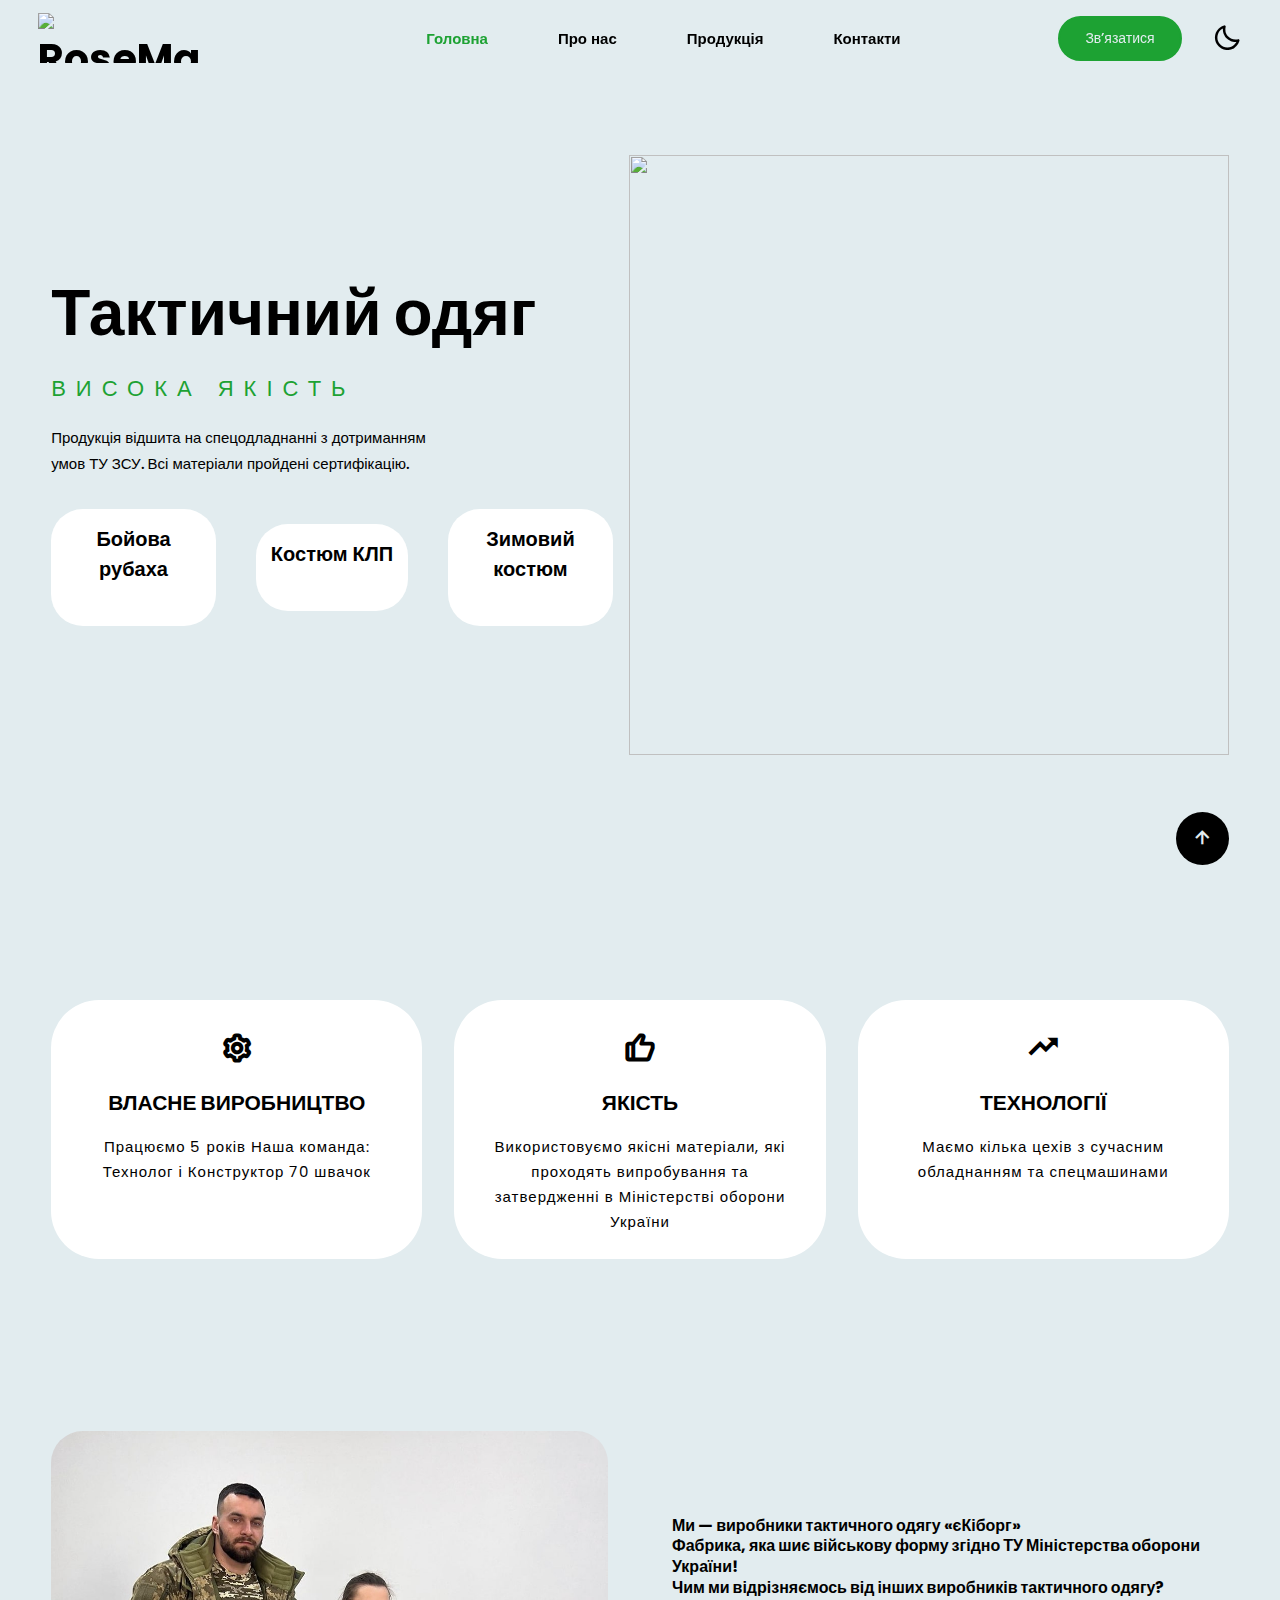
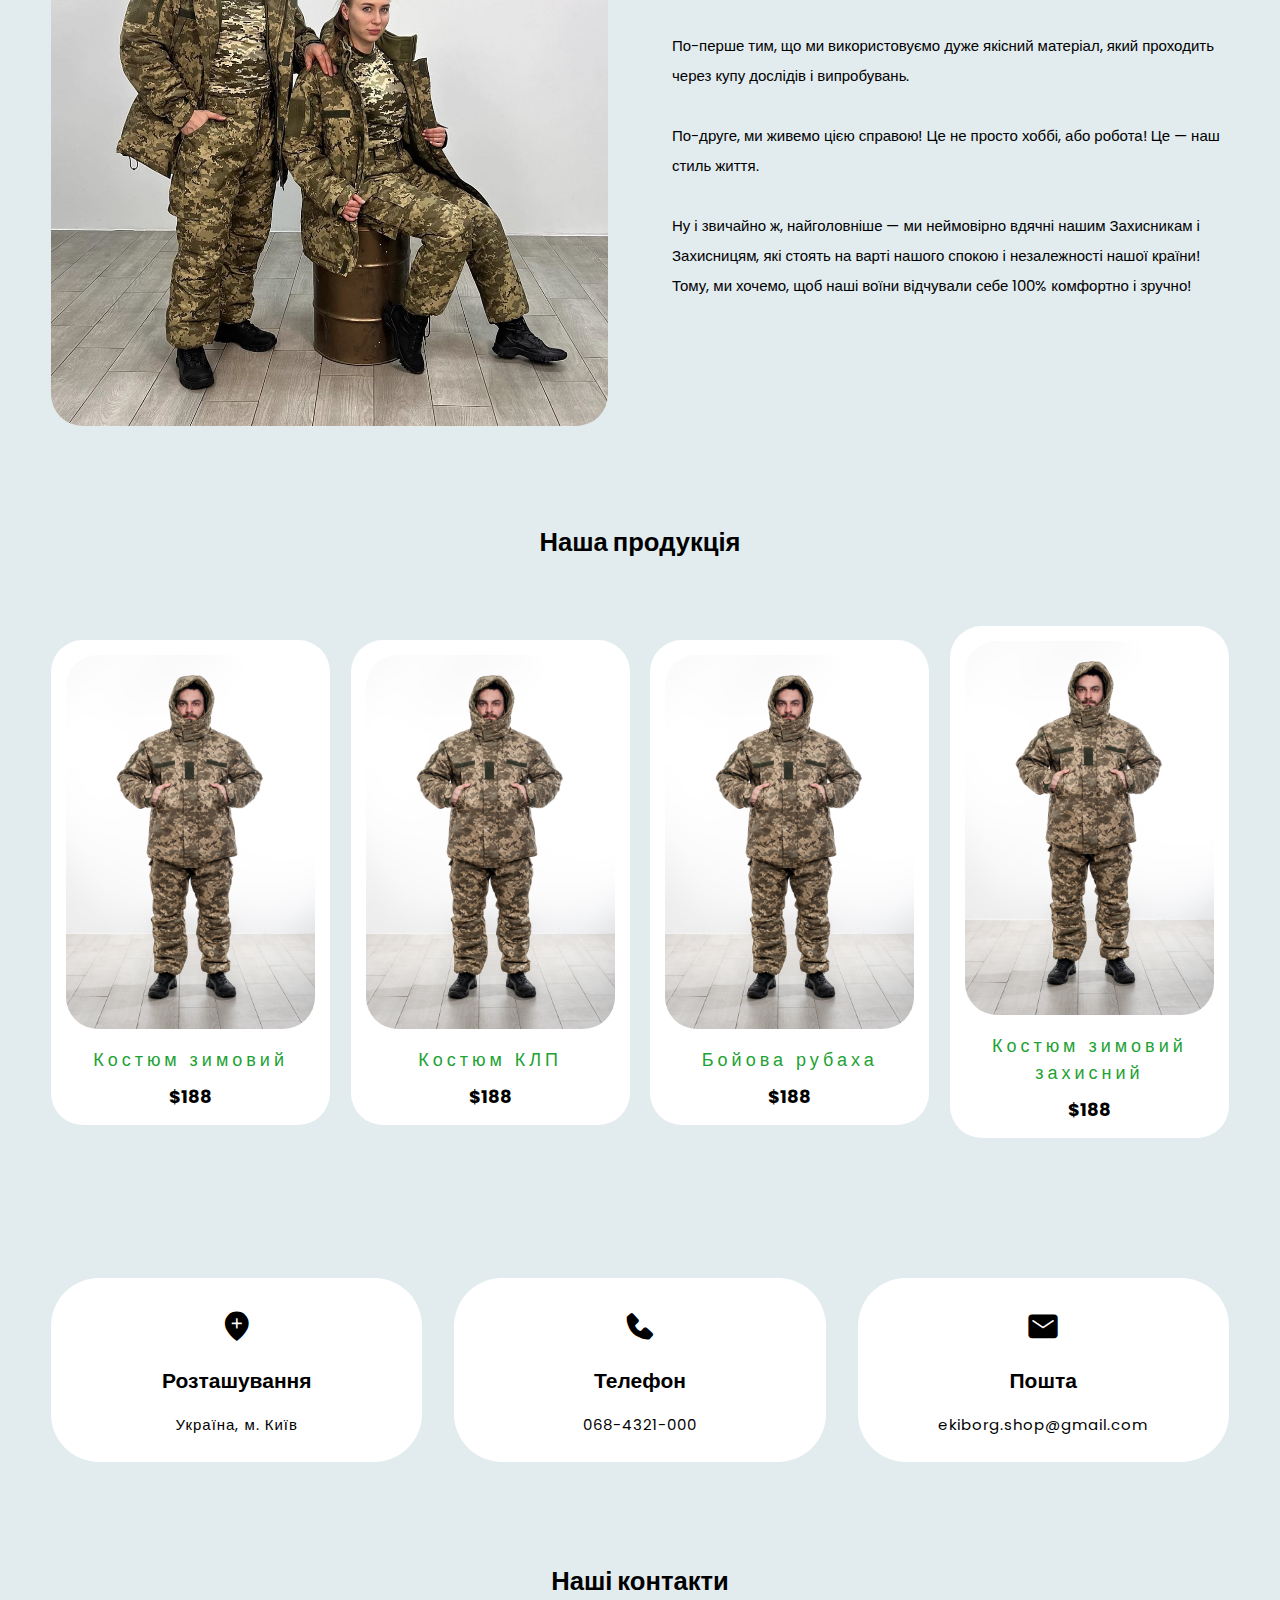
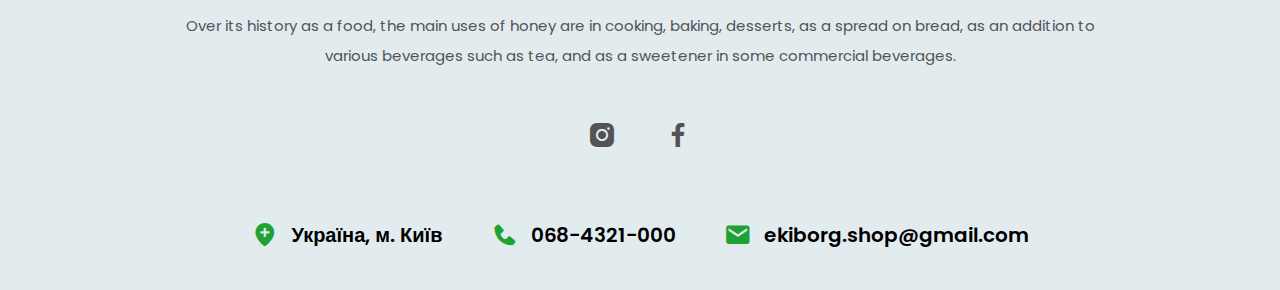
==== index.html @ 3861d065 "in home 2" ====
<!doctype html>
<html lang="en">
<head>
	<meta charset="UTF-8">
	<meta name="viewport"
	      content="width=device-width, user-scalable=no, initial-scale=1.0, maximum-scale=1.0, minimum-scale=1.0">
	<meta http-equiv="X-UA-Compatible" content="ie=edge">
	<title>Responsive Landing</title>
  <link rel="stylesheet" href="css/style.css">

	<!---box icons--->
	<link rel="stylesheet"
		  href="https://unpkg.com/boxicons@latest/css/boxicons.min.css">

	<!---google fonts--->
	<link rel="preconnect" href="https://fonts.googleapis.com">
	<link rel="preconnect" href="https://fonts.gstatic.com" crossorigin>
	<link href="https://fonts.googleapis.com/css2?family=Poppins:wght@300;400;500;600;700;800;900&display=swap" rel="stylesheet">
</head>
<body>
<!--header-->
	<header>
		<a href="#home" class="logo">
			<img src="./img/logo-ekiborg-black.svg" width="160" height="50" alt="RoseMarine - Home">
		<ul class="navlist">
			<li><a href="#" class="active">Головна</a></li>
			<li><a href="#about">Про нас</a></li>
			<li><a href="#shop">Продукція</a></li>
			<li><a href="#contact">Контакти</a></li>
		</ul>
		<div class="h-main">
			<a href="#contact" class="h-btn">Звʼязатися</a>
			<div class="bx bx-menu" id="menu-icon"></div>
			<div class="bx bx-moon" id="darkmode"></div>
		</div>
	</header>

	<!--hero section-->
	<section class="hero">
		<div class="hero-text">
			<h1>Тактичний одяг</h1>
			<h4>Висока якість</h4>
			<p>Продукція відшита на спецодладнанні з дотриманням<br> умов ТУ ЗСУ. Всі матеріали пройдені сертифікацію.</p>
			<div class="hero-in">
				<div class="box">
					<h3>Бойова рубаха</h3>
					<img src="img/main1.png" alt="">
				</div>
				<div class="box">
					<h3>Костюм КЛП</h3>
					<img src="img/main2.png" alt="">
				</div>
				<div class="box">
					<h3>Зимовий костюм</h3>
					<img src="img/main1.png" alt="">
				</div>
			</div>
		</div>
		<div class="hero-img">
			<img src="img/hero.png" alt="">
		</div>
	</section>


	<script src="https://unpkg.com/scrollreveal"></script>
	<!--js file link-->

	<!--container--->
	<section class="container">
		<div class="container-box">
			<i class='bx bx-cog'></i>
			<h3>ВЛАСНЕ ВИРОБНИЦТВО</h3>
			<a>Працюємо 5 років
				Наша команда:
				Технолог і Конструктор
				70 швачок</a>
		</div>

		<div class="container-box">
			<i class='bx bx-like'></i>
			<h3>ЯКІСТЬ</h3>
			<a>Використовуємо якісні матеріали, які проходять випробування та затвердженні в Міністерстві оборони України</a>
		</div>

		<div class="container-box">
			<i class='bx bx-trending-up'></i>
			<h3>ТЕХНОЛОГІЇ</h3>
			<a>Маємо кілька цехів з сучасним обладнанням та спецмашинами</a>
		</div>

	</section>

	<!--about us--->
	<section class="about" id="about">
		<div class="about-img">
			<img src="img/about.jpg">
		</div>

		<div class="about-text">
			<h2>Ми — виробники тактичного одягу «єКіборг»<br> Фабрика, яка шиє військову форму згідно ТУ Міністерства оборони України! <br> Чим ми відрізняємось від інших виробників тактичного одягу?</h2>
			<p>По-перше тим, що ми використовуємо дуже якісний матеріал, який проходить через купу дослідів і випробувань.<br> <br>По-друге, ми живемо цією справою! Це не просто хоббі, або робота! Це — наш стиль життя. <br> <br> Ну і звичайно ж, найголовніше — ми неймовірно вдячні нашим Захисникам і Захисницям, які стоять на варті нашого спокою і незалежності нашої країни! Тому, ми хочемо, щоб наші воїни відчували себе 100% комфортно і зручно!</p>
		</div>
	</section>

	<!----new--->
	<section class="new" id="new">
		<div class="center-text">
			<h2>Наша продукція</h2>
		</div>

		<div class="new-content">
			<div class="box">
				<img src="img/DSC_4157-min.jpg">
				<h5>Костюм зимовий</h5>
				<h6>$188</h6>
			</div>

			<div class="box">
				<img src="img/DSC_4157-min.jpg">
				<h5>Костюм КЛП</h5>
				<h6>$188</h6>
				<!--<div class="sale">
					<h4>Sale</h4>
				</div>-->
			</div>

			<div class="box">
				<img src="img/DSC_4157-min.jpg">
				<h5>Бойова рубаха</h5>
				<h6>$188</h6>
			</div>

			<div class="box">
				<img src="img/DSC_4157-min.jpg">
				<h5>Костюм зимовий захисний</h5>
				<h6>$188</h6>
			</div>

		</div>
	</section>

	<!--container--->
	<section class="container work">
		<div class="container-box">
			<i class='bx bxs-location-plus'></i>
			<h3>Розташування</h3>
			<a>Україна, м. Київ</a>
		</div>

		<div class="container-box">
			<i class='bx bxs-phone' ></i>
			<h3>Телефон</h3>
			<a href="tel:+380684321000">068-4321-000</a>
		</div>

		<div class="container-box">
			<i class='bx bxs-envelope' ></i>
			<h3>Пошта</h3>
			<a href="mailto:ekiborg.shop@gmail.com">ekiborg.shop@gmail.com</a>
		</div>

	</section>

	<!---contact--->
	<section class="contact" id="contact">
		<div class="contact-content">

			<div class="contact-text">
				<h2>Наші контакти</h2>
				<p>Over its history as a food, the main uses of honey are in cooking, baking, desserts, as a spread on bread, as an addition to various beverages such as tea, and as a sweetener in some commercial beverages.</p>
				<div class="social">
					<a href="#" class="clr"><i class='bx bxl-instagram-alt' ></i></a>
					<a href="#"><i class='bx bxl-facebook' ></i></a>
				</div>
			</div>

			<div class="details">
				<div class="main-d">
					<a><i class='bx bxs-location-plus' ></i>Україна, м. Київ</a>
				</div>

				<div class="main-d">
					<a href="tel:+380684321000"><i class='bx bxs-phone' ></i>068-4321-000</a>
				</div>

				<div class="main-d">
					<a href="mailto:ekiborg.shop@gmail.com"><i class='bx bxs-envelope' ></i>ekiborg.shop@gmail.com</a>
				</div>

				<!---scroll top--->
				<a href="#" class="scroll">
					<i class='bx bx-up-arrow-alt' ></i>
				</a>

			</div>
		</div>
	</section>

	<!---scroll top--->
	<!--<a href="#" class="scroll">
		<i class='bx bx-up-arrow-alt' ></i>
	</a>-->

	<script src="js/app.js"></script>
</body>
</html>
---- css/style.css ----
* {
	padding: 0;
	margin: 0;
	box-sizing: border-box;
	font-family: 'Poppins', sans-serif;
	text-decoration: none;
	list-style: none;
}

:root {
	--text-clor: #000000;
	--bg-color: #e2ecef;
	--main-color: #1da233;
	--second-color: #fff;
	--other-color: #535353;
	--big-font: 5.5rem;
	--h2-font: 1.6rem;
	--p-font: 1.1rem;
}

body {
	background: var(--bg-color);
	color: var(--text-clor);

}

header {
	position: fixed;
	top: 0;
	right: 0;
	z-index: 1000;
	width: 100%;
	display: flex;
	align-items: center;
	justify-content: space-between;
	padding: 27px 9%;
	transition: all ease .55s;
}

.logo {
	display: flex;
	align-items: center;
	color: var(--text-clor);
	font-size: 40px;
	font-weight: bold;
}

.logo i {
	vertical-align: middle;
	color: var(--main-color);
	font-size: 35px;
	margin-right: 5px;
}

.navlist {
	display: flex;
}

.navlist a {
	font-size: var(--p-font);
	color: var(--text-clor);
	font-weight: 600;
	margin: 0 35px;
	transition: all ease .55s;
}

.navlist a:hover {
	color: var(--main-color);
}

.navlist a.active {
	color: var(--main-color);
}

.h-main {
	display: flex;
	align-items: center;
}

.h-btn {
	display: inline-block;
	padding: 10px 25px;
	color: var(--bg-color);
	background: var(--main-color);
	font-size: 14px;
	font-weight: 500;
	border-radius: 25px;
	border: 2px solid var(--main-color);
	margin-right: 20px;
	transition: all ease .55s;
}

.h-btn:hover {
	background: transparent;
	border: 2px solid var(--text-clor);
	color: var(--text-clor);
}

#menu-icon {
	font-size: 40px;
	color: var(--text-clor);
	z-index: 10001;
	cursor: pointer;
	margin: 15px;
	display: none;
}

#darkmode {
	font-size: 30px;
	cursor: pointer;
	color: var(--text-clor);
	margin-left: 10px;
}

section{
	padding: 70px 14% 60px;
}

.hero {
	position: relative;
	width: 100%;
	height: 100vh;
	display: grid;
	grid-template-columns: repeat(2, 1fr);
	align-items: center;
	gap: 1rem;
	/*margin-block-start: 32px;*/
}

.hero-img {
	height: 800px;
	width: 800px;
}

.hero-img img {
	width: 100%;
	height: 100%;
	object-fit: contain;
}

.hero-in {
	display: grid;
	grid-template-columns: repeat(auto-fit, minmax(100px, auto));
	align-items: center;
	text-align: center;
	gap: 40px;
}

.hero-text h1 {
	font-size: var(--big-font);
	line-height: 0.9;
	font-weight: 800;
	margin-bottom: 30px;
}

.hero-text h4 {
	margin: 5px 0 20px;
	color: var(--main-color);
	text-transform: uppercase;
	letter-spacing: 10px;
	font-size: 22px;
	font-weight: 400;
}

.hero-text p {
	color: var(--text-clor);
	font-size: var(--p-font);
	font-weight: 500;
	line-height: 26px;
	max-width: 550px;
	margin-bottom: 2rem;
}

#hero .scroll {
	display: none;
}

.btn{
	display: inline-block;
	padding: 15px 35px;
	background: var(--other-color);
	color: var(--main-color);
	font-size: var(--p-font);
	font-weight: 500;
	letter-spacing: 1px;
	border-radius: 3rem;
	transition: all .50s ease;
}
.btn i{
	vertical-align: middle;
	margin-left: 9px;
	font-size: 22px;
}
.btn:hover{
	background: var(--main-color);
	color: var(--bg-color);
	box-shadow: var(--main-color) 0px 1px 25px;
}

.box {
	background: var(--second-color);
	padding: 25px 40px;
	border-radius: 2rem;
	box-shadow: rgba(33, 35, 38, 0.1) opx 10px 10px -10px;
	transition: all ease .55s;
	cursor: pointer;
}

.box img {
	max-width: 100%;
	height: auto;
	height: auto;
	border-radius: 2rem;
	margin-bottom: 10px;
}

.box h3 {
	font-size: 17px;
	font-weight: 600;
	margin-bottom: 7px;
}

.box h5 {
	color: var(--main-color);
	font-size: 15px;
	font-weight: 400;
	letter-spacing: 4px;
	margin-bottom: 10px;
}
.box h6 {
	font-size: 18px;
}

.box:hover {
	transform: translateY(-5px) scale(1.1);
}

.down-arrow {
	position: absolute;
	bottom: 3.5rem;
	right: 9%;
}

.down-arrow i {
	padding: 14px;
	color: var(--bg-color);
	background: var(--text-clor);
	font-size: 25px;
	border-radius: 3rem;
	cursor: pointer;
	transition: all ease .55s;
}

.down-arrow i:hover {
	color: var(--text-clor);
	background: var(--main-color);
	transform: translateY(5px);
}

body.color {
	--text-clor: #fff;
	--bg-color: #08162a;
	--second-color: #2b3544;
}

/*Body*/

.container{
	padding: 30px 14% 70px;
	display: grid;
	grid-template-columns: repeat(auto-fit, minmax(300px, auto));
	gap: 2rem;
	text-align: center;
	margin-block-start: 70px;

}
.container-box{
	padding: 25px 25px 25px 25px;
	background: var(--second-color);
	border-radius: 3rem;
}
.container-box img{
	width: 100%;
	max-width: 50px;
	height: auto;
}
.container-box h3{
	font-size: 21px;
	font-weight: bold;
	margin: 16px 0;
}
.container-box i{
	font-size: 34px;
	font-weight: bold;
	margin: 6px 0;
}
.container-box a{
	color: var(--text-clor);
	font-size: var(--p-font);
	letter-spacing: 1px;
	transition: all .50s ease;
}
.container-box a:hover{
	color: var(--main-color);
}

.work {
	margin-block-start: 70px;
}

.about{
	display: grid;
	grid-template-columns: repeat(2, 1fr);
	align-items: center;
	gap: 4rem;
	margin-block-start: 72px
}
.about-img img{
	width: 100%;
	height: auto;
	border-radius: 2rem;
}
.about-text h2{
	font-size: var(--bg-color);
	line-height: 1.3;
	margin-bottom: 2rem;
}
.about-text p{
	color: var(--text-clor);
	font-size: var(--p-font);
	line-height: 30px;
	margin-bottom: 3rem;
}

.middle-text{
	text-align: center;
}
.middle-text h4{
	font-size: 20px;
	font-weight: 700;
	margin-bottom: 10px;
	color: var(--main-color);
}
.middle-text h2{
	font-size: var(--h2-font);
}
.shop-content{
	display: grid;
	grid-template-columns: repeat(auto-fit, minmax(300px, auto));
	gap: 2rem;
	align-items: center;
	margin-top: 4rem;
}
.row{
	position: relative;
	padding: 10px 35px 40px;
	background: var(--second-color);
	border-radius: 3rem;
}
.row img{
	width: 100%;
	height: auto;
	transition: transform .50s ease;
	cursor: pointer;
}
.row h3{
	font-size: 18px;
	margin-bottom: 5px;
	font-weight: 700;
	text-align: center;
	margin-bottom: 10px;
}
.row p{
	color: var(--other-color);
	font-size: var(--p-font);
	line-height: 30px;
	margin-bottom: 1.1rem;
}
.in-text{
	display: flex;
	align-items: center;
	justify-content: center;
}
.in-text .price h6{
	font-size: 17px;
	color: var(--main-color);
	font-weight: 600;
}
.in-text .s-btnn a{
	display: inline-block;
	padding: 9px 23px;
	background: var(--bg-color);
	color: var(--main-color);
	font-size: 14px;
	font-weight: 500;
	letter-spacing: 1px;
	border-radius: 3rem;
	transition: all .50s ease;
}
.in-text .s-btnn a:hover{
	background: var(--main-color);
	color: var(--bg-color);
	box-shadow: var(--main-color) 0px 1px 25px;
}
.top-icon{
	position: absolute;
	top: 30px;
	left: 35px;
}
.top-icon i{
	font-size: 22px;
	color: var(--main-color);
}
.row-btn{
	text-align: center;
	margin-top: 6rem;
}
.row img:hover{
	transform: scale(1.1);
}

.review-content{
	display: grid;
	grid-template-columns: repeat(auto-fit, minmax(300px, auto));
	gap: 2rem;
	align-items: center;
	margin-top: 4rem;
}
.box{
	padding: 15px;
	background: var(--second-color);
	border-radius: 2rem;
}
.box p{
	color: var(--second-color);
	font-size: var(--p-font);
	line-height: 30px;
	margin-bottom: 1.5rem;
}
.in-box{
	display: flex;
	align-items: center;
	gap: 30px;
}
.bx-img img{
	width: 100%;
	height: auto;
	border-radius: 3rem;
}
.bxx-text h4{
	margin: 5px 0;
	font-size: 18px;
}
.bxx-text h5{
	color: var(--second-color);
	font-size: 14px;
	font-weight: 500;
	letter-spacing: 1px;
	margin-bottom: 10px;
}
.ratings i{
	color: var(--main-color);
	font-size: 18px;
	margin-right: 5px;
}

.new-content{
	display: grid;
	grid-template-columns: repeat(auto-fit, minmax(200px, auto));
	gap: 1.3rem;
	align-items: center;
	margin-top: 4rem;
	text-align: center;
}

.center-text{
	text-align: center;
	margin-bottom: 4rem;
}
.center-text h2{
	font-size: var(--h2-font);
	margin-bottom: 10px;
}

.contact-content{
	display: flex;
	align-items: center;
	flex-wrap: wrap;
	flex-direction: column;
}
.contact-img{
	display: flex;
	flex-wrap: wrap;
	text-align: center;
	gap: 4rem;
	margin-bottom: 5rem;
}
.contact-img img{
	width: 100%;
	max-width: 200px;
	height: auto;
	cursor: pointer;
	transition: all .50s ease;
}
.contact-img img:hover{
	transform: scale(0.9);
}
.contact-text{
	text-align: center;
	margin-bottom: 4rem;
}
.contact-text h2{
	font-size: var(--h2-font);
	margin-bottom: 10px;
}
.contact-text p{
	color: var(--other-color);
	font-size: var(--p-font);
	max-width: 950px;
	line-height: 30px;
	margin-bottom: 3rem;
}
.social i{
	display: inline-block;
	font-size: 32px;
	color: var(--other-color);
	margin: 0 20px;
	transition: all .50s ease;
}
.social .clr i {
	color: var(--other-color);
}
.social i:hover{
	color: var(--main-color);
}
.details{
	display: flex;
	flex-wrap: wrap;
	align-items: center;
	gap: 3rem;
}
.main-d a{
	display: flex;
	align-items: center;
	color: var(--text-color);
	font-size: 20px;
	font-weight: 600;
}
.main-d i{
	vertical-align: middle;
	margin-right: 12px;
	font-size: 28px;
	color: var(--main-color);
}

.scroll{
	position: fixed;
	bottom: 2.2rem;
	border-top: 2rem;
	right: 3.2rem;
}

.scroll i{
	padding: 14px;
	color: var(--bg-color);
	background: var(--text-clor);
	font-size: 25px;
	border-radius: 3rem;
	cursor: pointer;
	transition: all ease .55s;
}

.scroll i:hover {
	color: var(--text-clor);
	background: var(--main-color);
	transform: translateY(5px);
}


@media (max-width: 1600px) {
	header {
		padding: 13px 3%;
	}

	section {
		padding: 0 5%;
	}

}

@media (max-width: 1470px) {
	.hero-img {
		height: 700px;
		width: 700px;
	}

	section{
		padding: 50px 4% 40px;
		transition: .2s;
	}
	.container{
		padding: 30px 4% 50px;
}

@media (max-width: 1400px) {
	:root {
		--big-font: 4rem;
		--p-font: 15px;
	}

	.box h3 {
		font-size: 20px;
		margin-bottom: 2px;
	}

	.box h5 {
		font-size: 18px;
	}


	.hero-img {
		width: 600px;
		height: 600px;
	}
}

@media (max-width: 1230px) {
	.hero {
		grid-template-columns: 1fr;
		height: auto;
	}

	.hero-text {
		order: 2;
	}

	section {
		padding: 50px 5%;
	}

	.hero-img {
		margin: auto;
		height: auto;
		width: auto;
	}

	.hero-img img {
		width: 100%;
		height: auto;
		max-width: 650px;
	}

	.down-arrow {
		display: none;
	}
}

@media (max-width: 1070px) {
	header {
		padding: 10px 3%;
		background: var(--second-color);
	}

	#menu-icon {
		display: initial;
	}

	.navlist {
		position: absolute;
		top: -700px;
		left: 0;
		right: 0;
		display: flex;
		flex-direction: column;
		background: #000;
		transition: all ease .55s;
		text-align: center;
	}

	.navlist a {
		display: block;
		font-size: 23px;
		font-weight: 400;
		margin: .8rem 1.8rem;
		color: var(--second-color);
	}

	.navlist.open {
		top: 100%;
	}
}

@media (max-width: 860px){
	.home{
		grid-template-columns: 1fr;
		height: 118vh;
	}
	.home-text{
		padding-top: 60px;
	}
	.home-img{
		text-align: center;
	}
	.about{
		grid-template-columns: 1fr;
	}
	.about-img{
		text-align: center;
	}
}

@media (max-width: 600px) {
	.hero-in {
		grid-template-columns: repeat(auto-fit, minmax(250px, auto));
		gap: 18px;
	}

	.box {
		padding: 10px 20px;
	}

	.h-btn {
		padding: 6px 14px;
		margin-right: 8px;
	}

	:root {
		--big-font: 3rem;
		--p-font: 14px;
	}

	.logo {
		font-size: 32px;
	}

	#menu-icon {
		margin-right: 5px;
	}
}

@media (max-width: 520px){
	.contact-img{
		gap: 1.5rem;
	}
	.contact-img img{
		width: 100%;
		max-width: 170px;
		height: auto;
	}
	.social i{
		margin: 0 10px;
	}
	.contact-text p{
		max-width: 100%;
	}
	.details{
		gap: 1.5rem;
	}
}
@media (max-width: 475px){
	:root{
		--big-font: 2.8rem;
		--h2-font: 2rem;
	}
}
@media (max-width: 440px){
	.home{
		height: 110vh;
		gap: 0.1rem;
	}
}
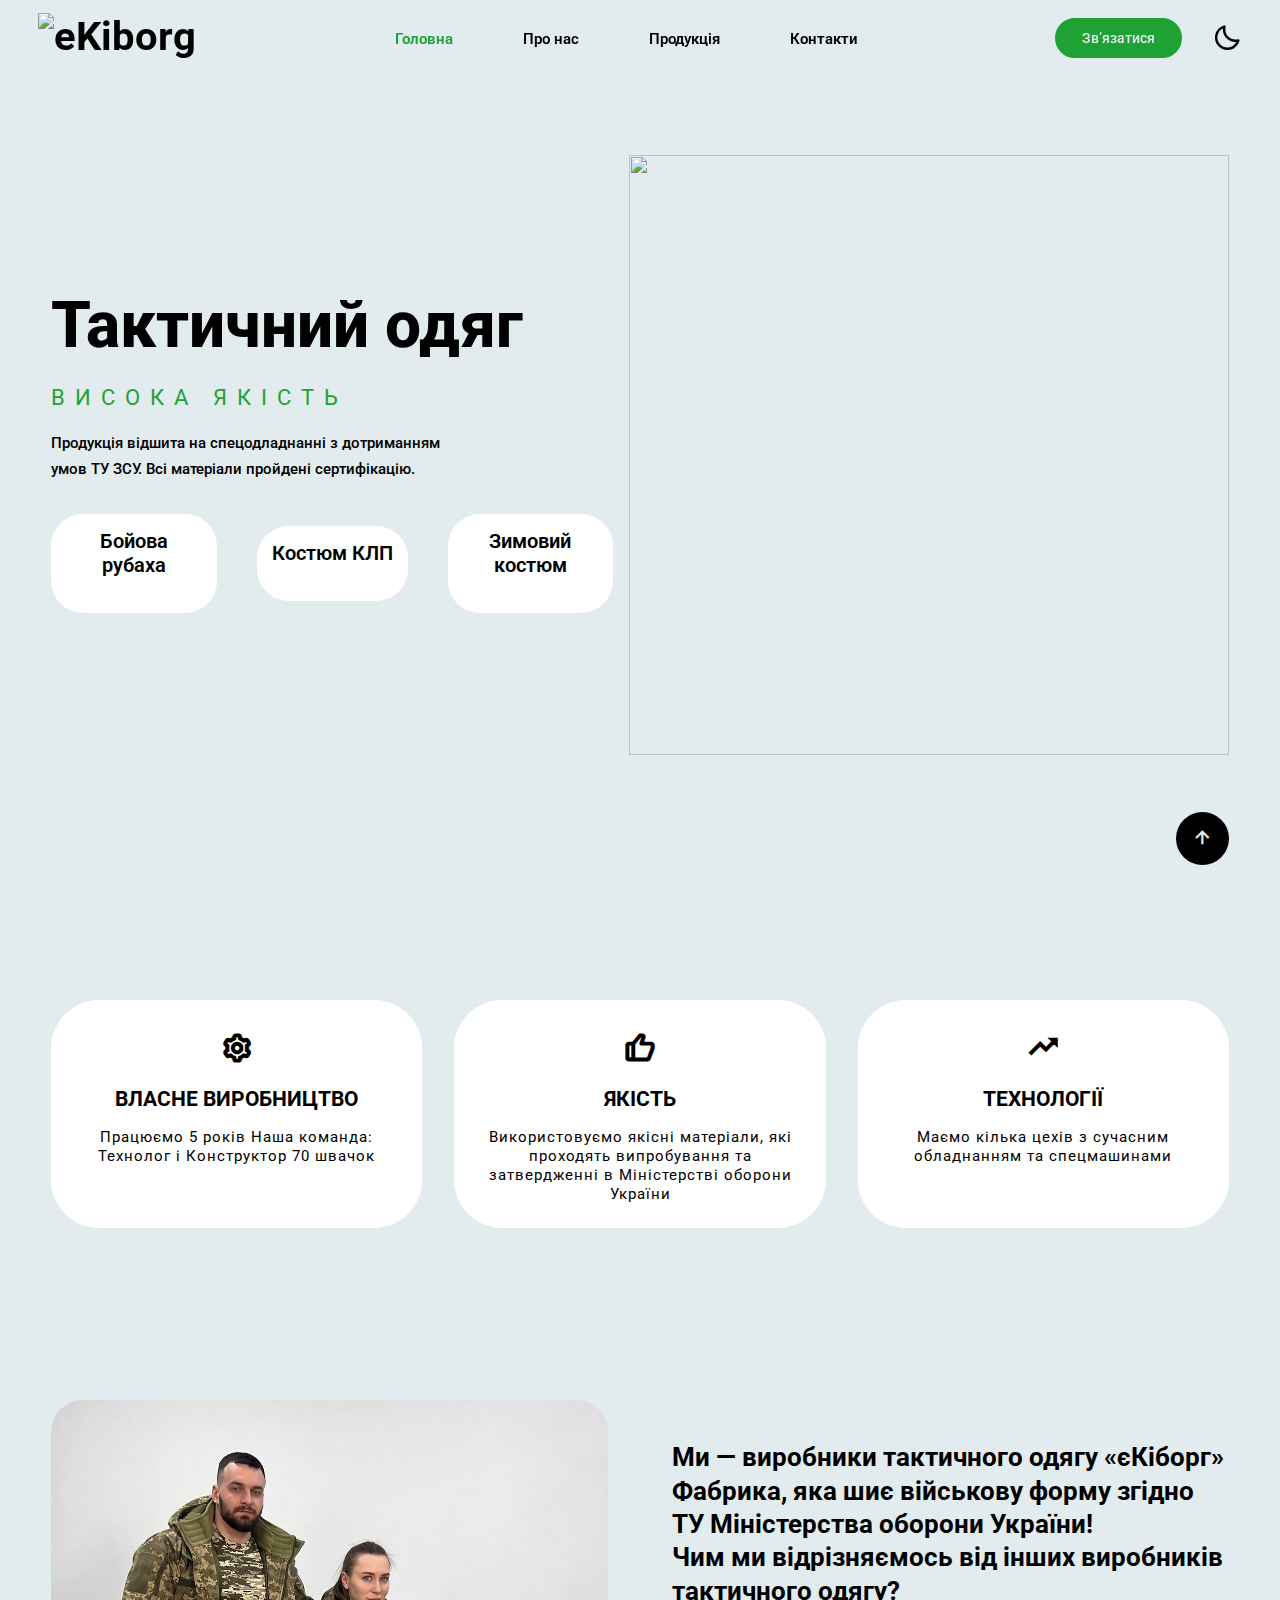
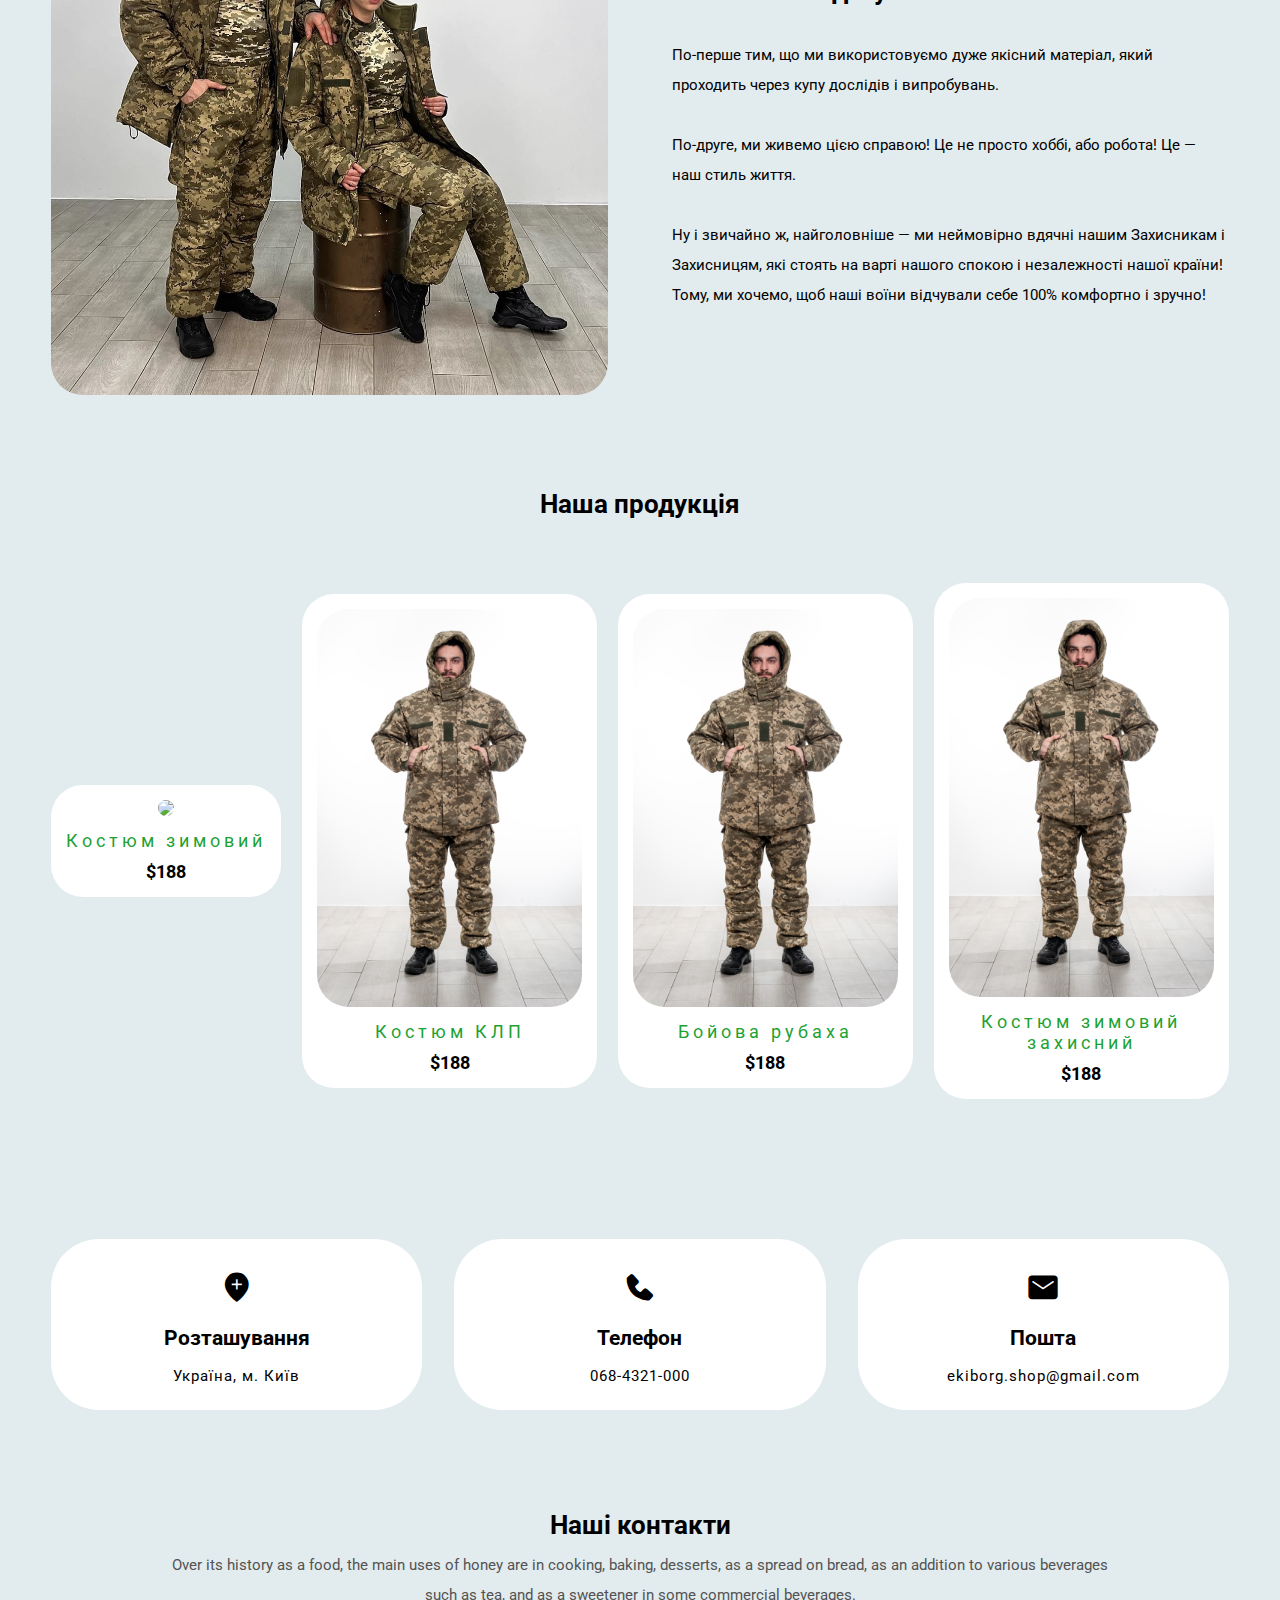
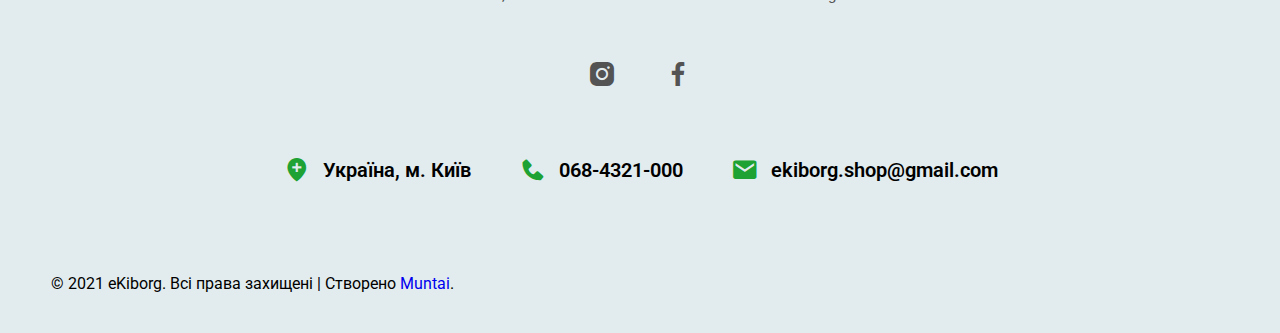
==== commit 4fd0fb9d: "in work1" ====
--- a/index.html
+++ b/index.html
@@ -5,8 +5,12 @@
 	<meta name="viewport"
 	      content="width=device-width, user-scalable=no, initial-scale=1.0, maximum-scale=1.0, minimum-scale=1.0">
 	<meta http-equiv="X-UA-Compatible" content="ie=edge">
-	<title>Responsive Landing</title>
-  <link rel="stylesheet" href="css/style.css">
+
+	<title>eKiborg - Військова форма для захисників України | Тактична форма від українського виробника</title>
+  <meta name="title" content="eKiborg - Військова форма для захисників України | Тактична форма від українського виробника">
+  <meta name="description" content="Купити військову форму. Тактичний одяг високої якості вироблений в Україні. Ми працюємо тільки з якісними матеріалами, які проходять випробування вогнем і водою! Щоб наші воїни були на 100% захищені!">
+
+  <link rel="stylesheet" href="./css/style.css">
 
 	<!---box icons--->
 	<link rel="stylesheet"
@@ -15,13 +19,14 @@
 	<!---google fonts--->
 	<link rel="preconnect" href="https://fonts.googleapis.com">
 	<link rel="preconnect" href="https://fonts.gstatic.com" crossorigin>
-	<link href="https://fonts.googleapis.com/css2?family=Poppins:wght@300;400;500;600;700;800;900&display=swap" rel="stylesheet">
+	<link href="https://fonts.googleapis.com/css2?family=Roboto:wght@100;300;400;500;700;900&display=swap" rel="stylesheet">
 </head>
 <body>
 <!--header-->
 	<header>
-		<a href="#home" class="logo">
-			<img src="./img/logo-ekiborg-black.svg" width="160" height="50" alt="RoseMarine - Home">
+		<a href="index.html" class="logo">
+			<img id="logo" src="./img/logo-ekiborg-black.svg" width="160" height="50" alt="eKiborg black">
+		</a>
 		<ul class="navlist">
 			<li><a href="#" class="active">Головна</a></li>
 			<li><a href="#about">Про нас</a></li>
@@ -110,7 +115,9 @@
 
 		<div class="new-content">
 			<div class="box">
-				<img src="img/DSC_4157-min.jpg">
+				<a href="kostyum-zimovij.html">
+					<img src="img/zimova-forma.jpg">
+				</a>
 				<h5>Костюм зимовий</h5>
 				<h6>$188</h6>
 			</div>
@@ -196,6 +203,13 @@
 		</div>
 	</section>
 
+	<!--End section-->
+	<section class="end">
+		<div class="last-text">
+			<p>&copy; 2021 eKiborg. Всі права захищені | Створено <a href="https://muntai.pp.ua" target="_blank" class="link">Muntai</a>.</p>
+		</div>
+	</section>
+
 	<!---scroll top--->
 	<!--<a href="#" class="scroll">
 		<i class='bx bx-up-arrow-alt' ></i>
--- a/css/style.css
+++ b/css/style.css
@@ -2,13 +2,13 @@
 	padding: 0;
 	margin: 0;
 	box-sizing: border-box;
-	font-family: 'Poppins', sans-serif;
+	font-family: 'Roboto', sans-serif;
 	text-decoration: none;
 	list-style: none;
 }
 
 :root {
-	--text-clor: #000000;
+	--text-color: #000000;
 	--bg-color: #e2ecef;
 	--main-color: #1da233;
 	--second-color: #fff;
@@ -20,7 +20,7 @@
 
 body {
 	background: var(--bg-color);
-	color: var(--text-clor);
+	color: var(--text-color);
 
 }
 
@@ -40,11 +40,12 @@
 .logo {
 	display: flex;
 	align-items: center;
-	color: var(--text-clor);
+	color: var(--text-color);
 	font-size: 40px;
 	font-weight: bold;
 }
 
+
 .logo i {
 	vertical-align: middle;
 	color: var(--main-color);
@@ -58,7 +59,7 @@
 
 .navlist a {
 	font-size: var(--p-font);
-	color: var(--text-clor);
+	color: var(--text-color);
 	font-weight: 600;
 	margin: 0 35px;
 	transition: all ease .55s;
@@ -92,13 +93,13 @@
 
 .h-btn:hover {
 	background: transparent;
-	border: 2px solid var(--text-clor);
-	color: var(--text-clor);
+	border: 2px solid var(--text-color);
+	color: var(--text-color);
 }
 
 #menu-icon {
 	font-size: 40px;
-	color: var(--text-clor);
+	color: var(--text-color);
 	z-index: 10001;
 	cursor: pointer;
 	margin: 15px;
@@ -108,7 +109,7 @@
 #darkmode {
 	font-size: 30px;
 	cursor: pointer;
-	color: var(--text-clor);
+	color: var(--text-color);
 	margin-left: 10px;
 }
 
@@ -163,7 +164,7 @@
 }
 
 .hero-text p {
-	color: var(--text-clor);
+	color: var(--text-color);
 	font-size: var(--p-font);
 	font-weight: 500;
 	line-height: 26px;
@@ -244,7 +245,7 @@
 .down-arrow i {
 	padding: 14px;
 	color: var(--bg-color);
-	background: var(--text-clor);
+	background: var(--text-color);
 	font-size: 25px;
 	border-radius: 3rem;
 	cursor: pointer;
@@ -252,13 +253,13 @@
 }
 
 .down-arrow i:hover {
-	color: var(--text-clor);
+	color: var(--text-color);
 	background: var(--main-color);
 	transform: translateY(5px);
 }
 
 body.color {
-	--text-clor: #fff;
+	--text-color: #fff;
 	--bg-color: #08162a;
 	--second-color: #2b3544;
 }
@@ -295,7 +296,7 @@
 	margin: 6px 0;
 }
 .container-box a{
-	color: var(--text-clor);
+	color: var(--text-color);
 	font-size: var(--p-font);
 	letter-spacing: 1px;
 	transition: all .50s ease;
@@ -324,9 +325,11 @@
 	font-size: var(--bg-color);
 	line-height: 1.3;
 	margin-bottom: 2rem;
+	font-size: var(--h2-font);
+
 }
 .about-text p{
-	color: var(--text-clor);
+	color: var(--text-color);
 	font-size: var(--p-font);
 	line-height: 30px;
 	margin-bottom: 3rem;
@@ -563,7 +566,7 @@
 .scroll i{
 	padding: 14px;
 	color: var(--bg-color);
-	background: var(--text-clor);
+	background: var(--text-color);
 	font-size: 25px;
 	border-radius: 3rem;
 	cursor: pointer;
@@ -571,10 +574,13 @@
 }
 
 .scroll i:hover {
-	color: var(--text-clor);
+	color: var(--text-color);
 	background: var(--main-color);
 	transform: translateY(5px);
 }
+
+
+
 
 
 @media (max-width: 1600px) {
@@ -598,8 +604,9 @@
 		padding: 50px 4% 40px;
 		transition: .2s;
 	}
-	.container{
+	.container {
 		padding: 30px 4% 50px;
+	}
 }
 
 @media (max-width: 1400px) {
@@ -763,6 +770,7 @@
 		--h2-font: 2rem;
 	}
 }
+
 @media (max-width: 440px){
 	.home{
 		height: 110vh;
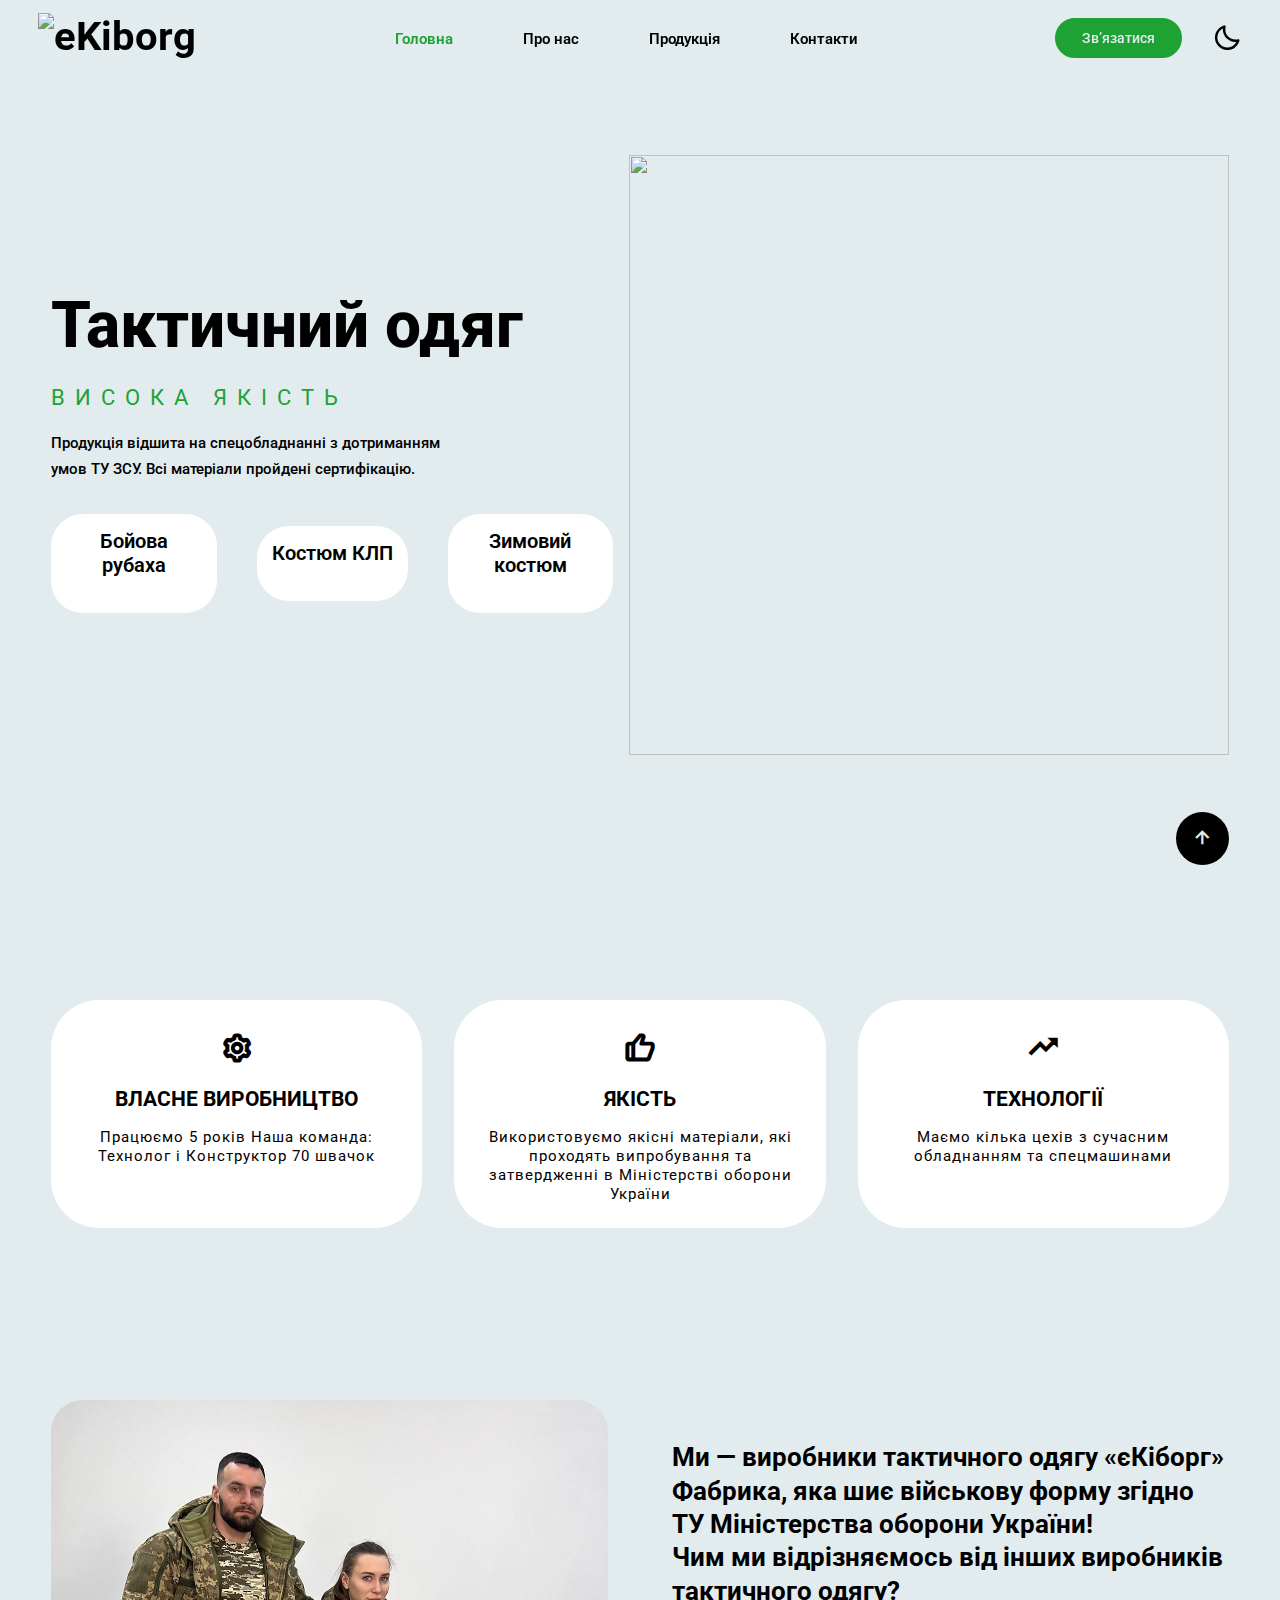
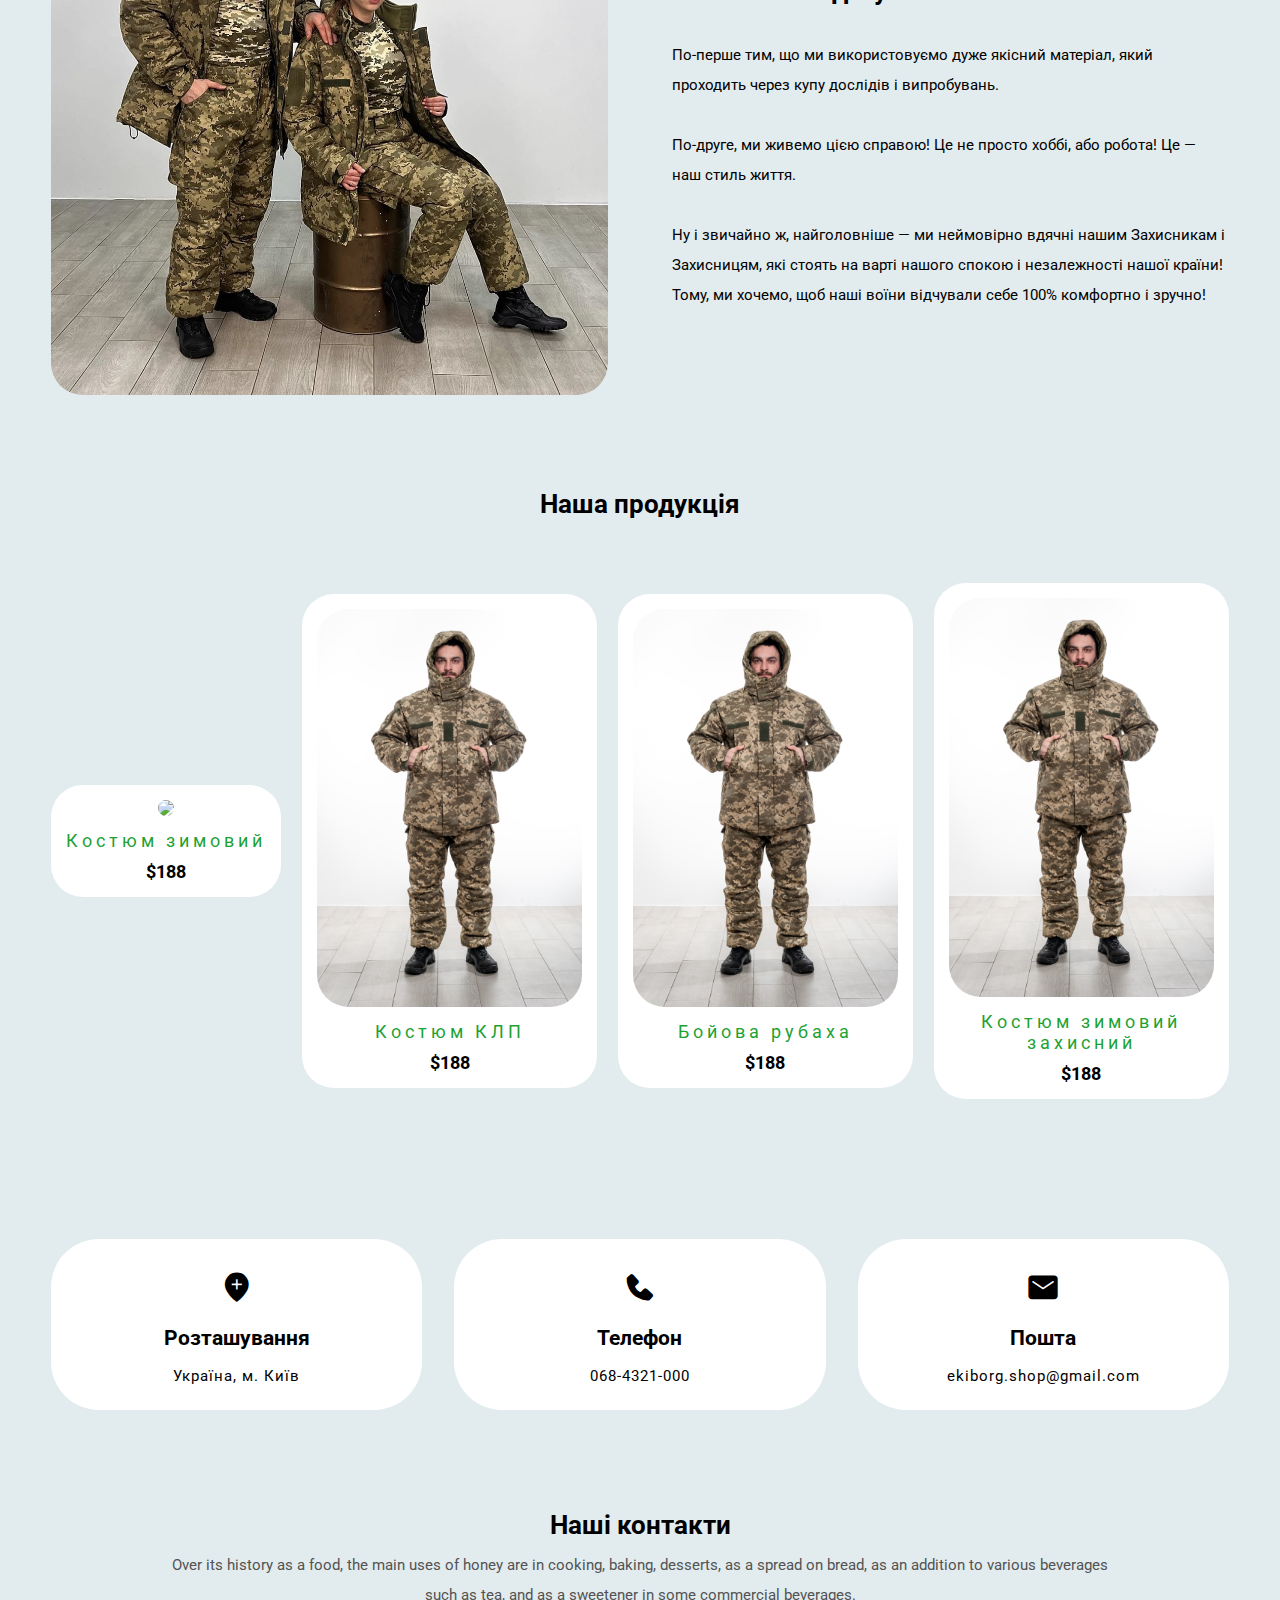
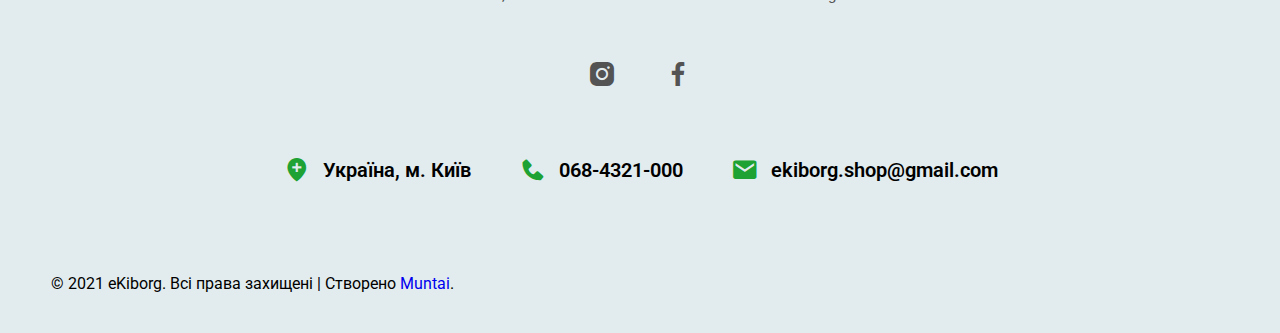
==== commit aa49583d: "in work 2" ====
--- a/index.html
+++ b/index.html
@@ -45,7 +45,7 @@
 		<div class="hero-text">
 			<h1>Тактичний одяг</h1>
 			<h4>Висока якість</h4>
-			<p>Продукція відшита на спецодладнанні з дотриманням<br> умов ТУ ЗСУ. Всі матеріали пройдені сертифікацію.</p>
+			<p>Продукція відшита на спецобладнанні з дотриманням<br> умов ТУ ЗСУ. Всі матеріали пройдені сертифікацію.</p>
 			<div class="hero-in">
 				<div class="box">
 					<h3>Бойова рубаха</h3>
--- a/css/style.css
+++ b/css/style.css
@@ -581,8 +581,6 @@
 
 
 
-
-
 @media (max-width: 1600px) {
 	header {
 		padding: 13px 3%;
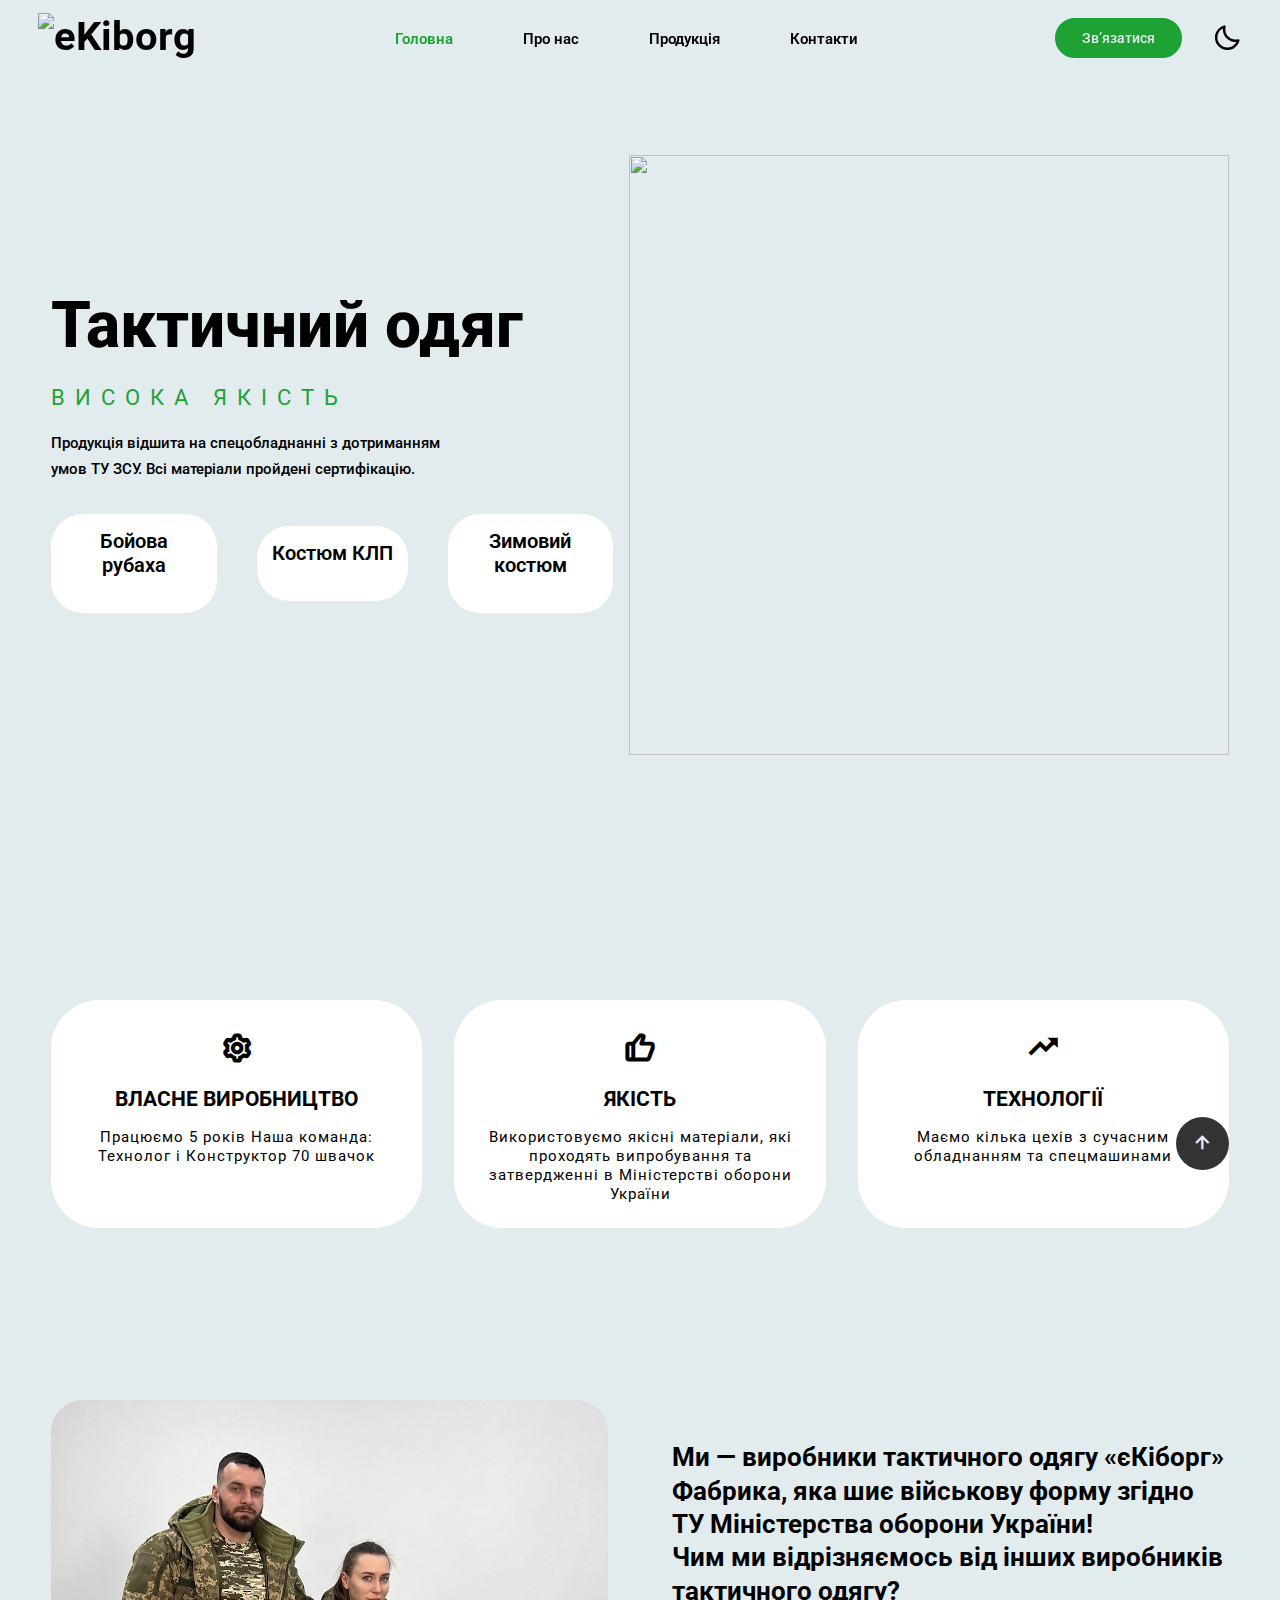
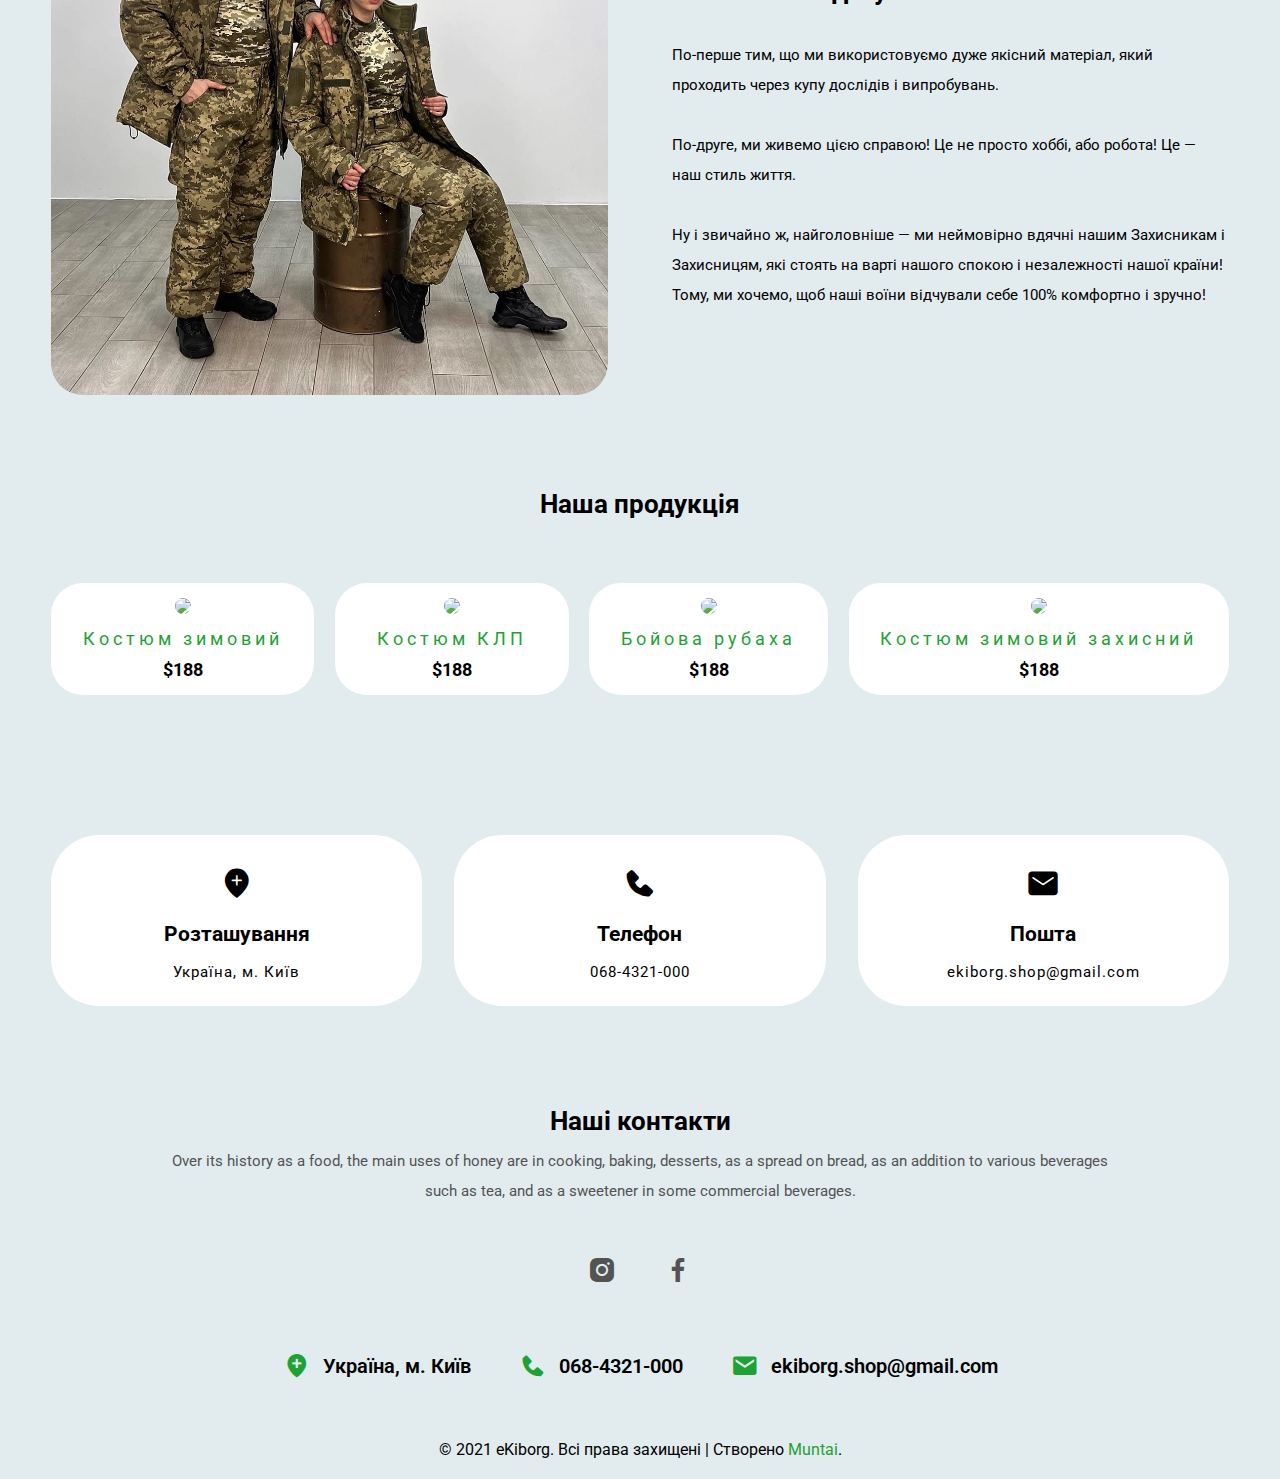
==== commit 108821e2: "in home3" ====
--- a/index.html
+++ b/index.html
@@ -123,7 +123,7 @@
 			</div>
 
 			<div class="box">
-				<img src="img/DSC_4157-min.jpg">
+				<img src="img/zimova-forma.jpg">
 				<h5>Костюм КЛП</h5>
 				<h6>$188</h6>
 				<!--<div class="sale">
@@ -132,13 +132,13 @@
 			</div>
 
 			<div class="box">
-				<img src="img/DSC_4157-min.jpg">
+				<img src="img/zimova-forma.jpg">
 				<h5>Бойова рубаха</h5>
 				<h6>$188</h6>
 			</div>
 
 			<div class="box">
-				<img src="img/DSC_4157-min.jpg">
+				<img src="img/zimova-forma.jpg">
 				<h5>Костюм зимовий захисний</h5>
 				<h6>$188</h6>
 			</div>
@@ -195,8 +195,8 @@
 				</div>
 
 				<!---scroll top--->
-				<a href="#" class="scroll">
-					<i class='bx bx-up-arrow-alt' ></i>
+				<a href="#" class="scrollup" id="scroll-up">
+					<i class="bx bx-up-arrow-alt scrollup__icon"></i>
 				</a>
 
 			</div>
@@ -205,15 +205,10 @@
 
 	<!--End section-->
 	<section class="end">
-		<div class="last-text">
-			<p>&copy; 2021 eKiborg. Всі права захищені | Створено <a href="https://muntai.pp.ua" target="_blank" class="link">Muntai</a>.</p>
-		</div>
-	</section>
-
-	<!---scroll top--->
-	<!--<a href="#" class="scroll">
-		<i class='bx bx-up-arrow-alt' ></i>
-	</a>-->
+		<div class="footer__copy">
+			<p class="last_text"> &copy; 2021 eKiborg. Всі права захищені | Створено <a href="https://muntai.pp.ua" target="_blank" class="link">Muntai</a>.</p>
+		</div>
+	</section>
 
 	<script src="js/app.js"></script>
 </body>
--- a/css/style.css
+++ b/css/style.css
@@ -10,12 +10,45 @@
 :root {
 	--text-color: #000000;
 	--bg-color: #e2ecef;
+	--title-color: hsl(250, 8%, 15%);
 	--main-color: #1da233;
 	--second-color: #fff;
 	--other-color: #535353;
+	--body-color: hsl(250, 60%, 98%);
+	--container-color: #fff;
+	--shadow: hsla(0, 0%, 15%, .1);
+  --scroll-bar-color: hsl(250, 12%, 90%);
+  --scroll-thumb-color: hsl(250, 12%, 80%);
 	--big-font: 5.5rem;
+	--h1-font: 4rem;
 	--h2-font: 1.6rem;
 	--p-font: 1.1rem;
+	/*========== Font and typography ==========*/
+	--body-font: 'Poppins', sans-serif;
+	--biggest-font-size: 4rem;
+	--h1-font-size: 2.25rem;
+	--h2-font-size: 1.5rem;
+	--h3-font-size: 1.25rem;
+	--normal-font-size: 1rem;
+	--small-font-size: .875rem;
+	--smaller-font-size: .813rem;
+
+	/*========== Font weight ==========*/
+	--font-medium: 500;
+	--font-bold: 600;
+
+	/*========== Margenes Bottom ==========*/
+	--mb-0-5: .5rem;
+	--mb-0-75: .75rem;
+	--mb-1: 1rem;
+	--mb-1-5: 1.5rem;
+	--mb-2: 2rem;
+	--mb-2-5: 2.5rem;
+	--mb-3: 3rem;
+
+	/*========== z index ==========*/
+	--z-tooltip: 10;
+	--z-fixed: 100;
 }
 
 body {
@@ -172,9 +205,7 @@
 	margin-bottom: 2rem;
 }
 
-#hero .scroll {
-	display: none;
-}
+
 
 .btn{
 	display: inline-block;
@@ -266,6 +297,7 @@
 
 /*Body*/
 
+
 .container{
 	padding: 30px 14% 70px;
 	display: grid;
@@ -556,14 +588,20 @@
 	color: var(--main-color);
 }
 
-.scroll{
+/*=============== SCROLL UP ===============*/
+
+.scrollup {
 	position: fixed;
-	bottom: 2.2rem;
+	right: 3.2rem;
+	bottom: -30%;
 	border-top: 2rem;
-	right: 3.2rem;
-}
-
-.scroll i{
+	display: inline-flex;
+	z-index: 10;
+	opacity: .8;
+	transition: .4s;
+}
+
+.scrollup i{
 	padding: 14px;
 	color: var(--bg-color);
 	background: var(--text-color);
@@ -573,11 +611,59 @@
 	transition: all ease .55s;
 }
 
-.scroll i:hover {
+.scrollup i:hover {
+	opacity: 1;
 	color: var(--text-color);
 	background: var(--main-color);
 	transform: translateY(5px);
 }
+
+/*.scrollup__icon {
+	font-size: 1.5rem;
+	color: #fff;
+}*/
+
+/* Show Scroll Up*/
+.show-scroll {
+	bottom: 3rem;
+}
+
+.scrollup__icon {
+	font-size: 1.5rem;
+	color: #fff;
+}
+
+/* Show Scroll Up*/
+.show-scroll {
+	bottom: 3rem;
+}
+
+.end {
+	padding: 20px 15%;
+	display: block;
+	text-align: center;
+	background: var(--bg-color);
+}
+
+.last_text p {
+	color: var(--second-color);
+	font-size: 14px;
+}
+
+.last_text a {
+	color: var(--second-color);
+	font-size: 16px;
+}
+
+.last_text .link {
+	display: inline;
+	color: var(--main-color);
+}
+
+
+
+/*Product*/
+
 
 
 
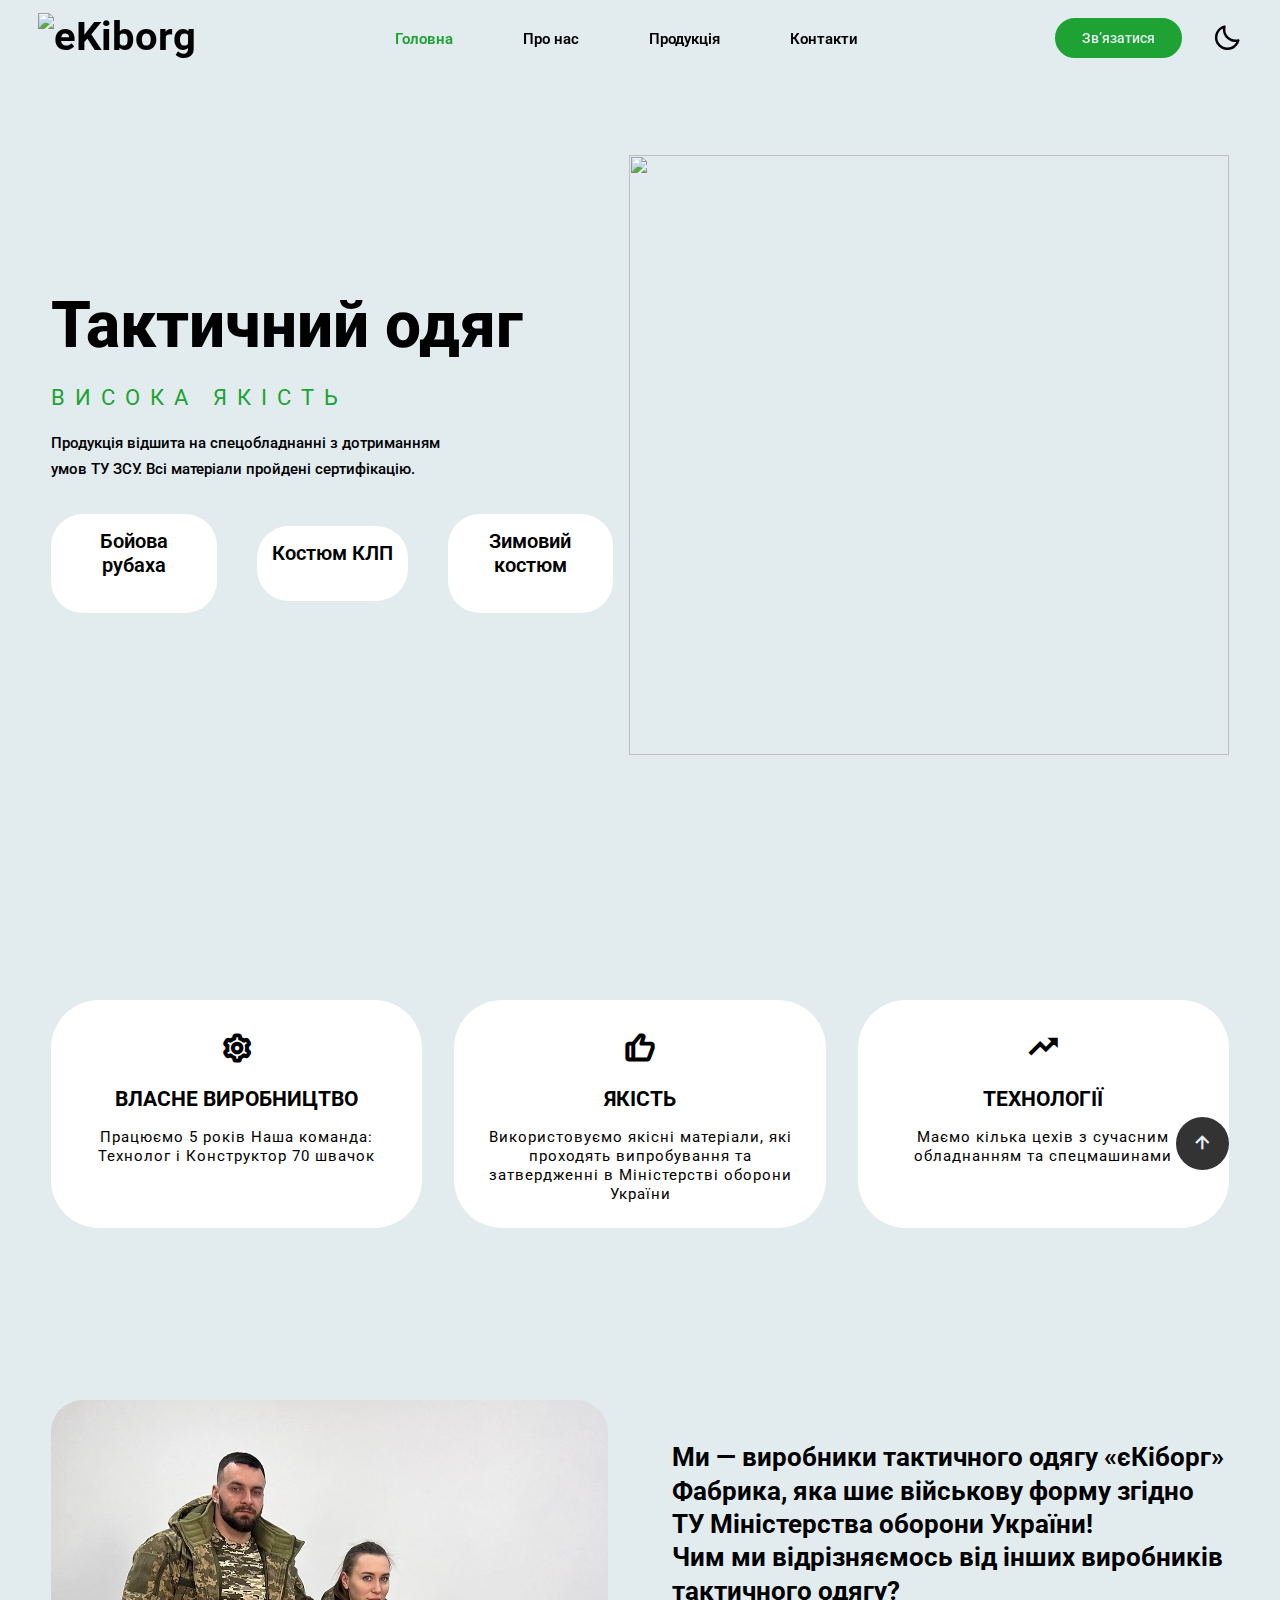
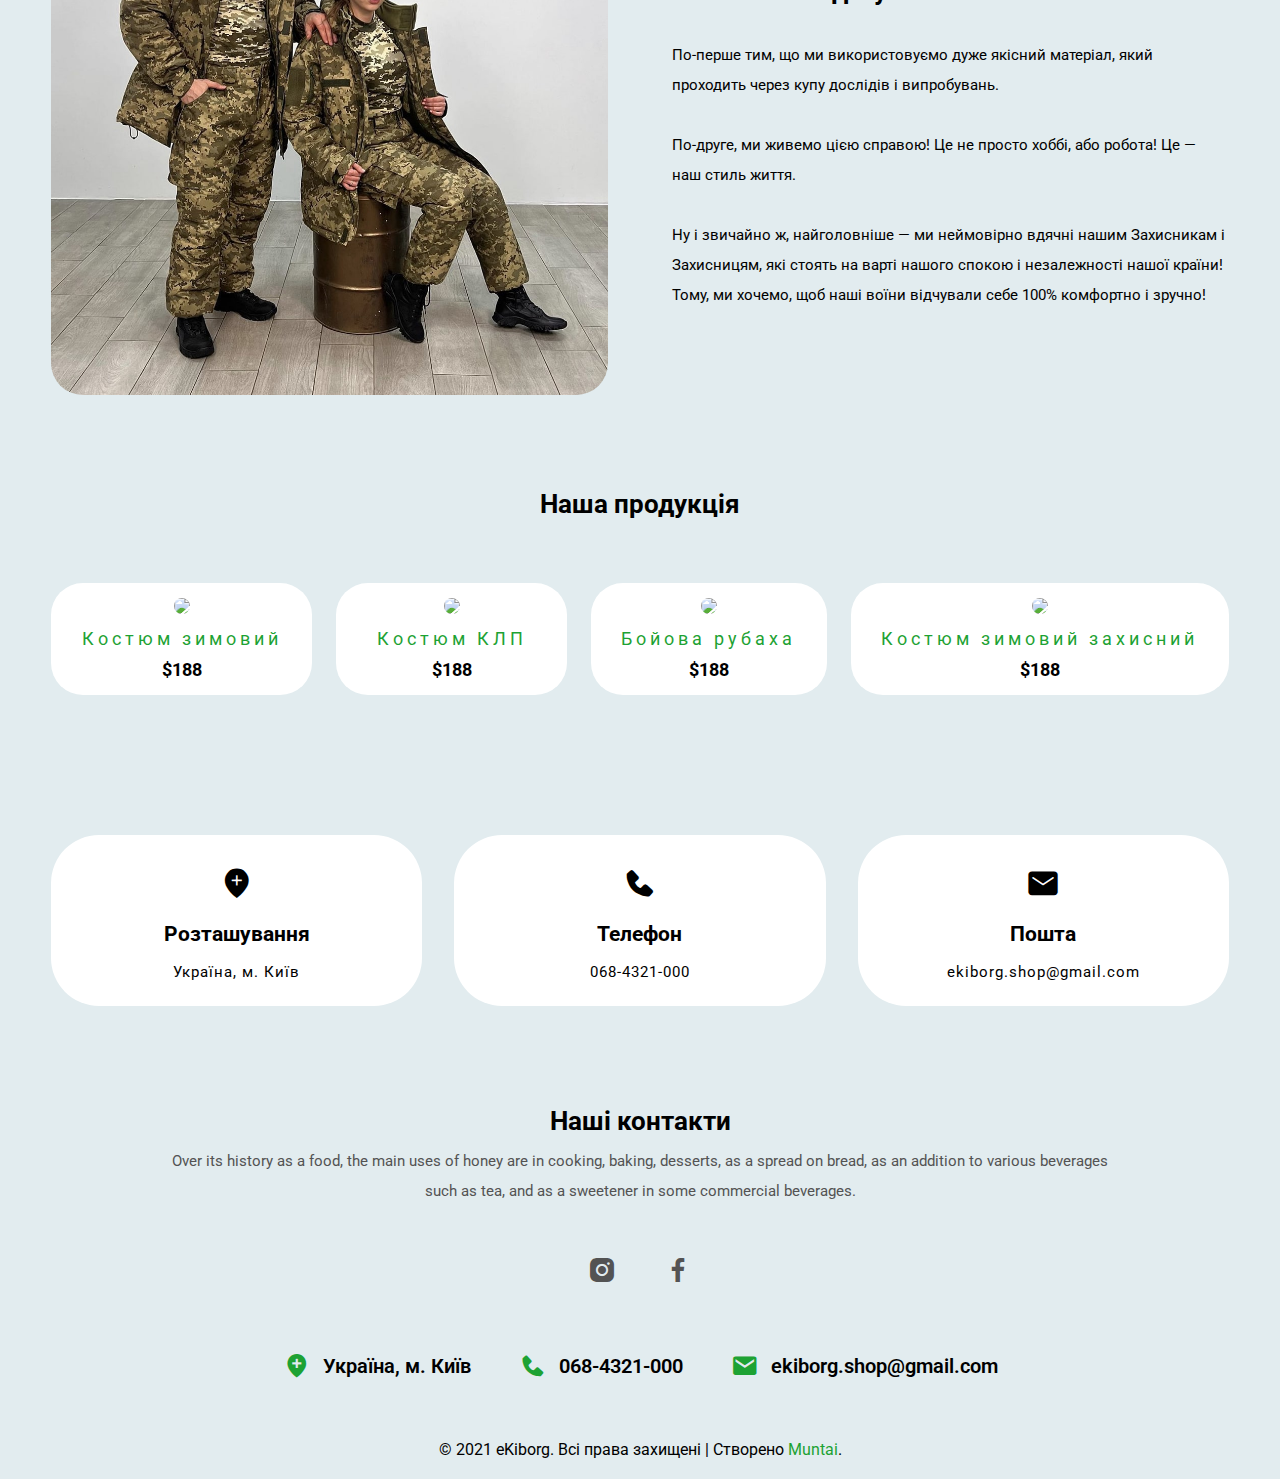
==== commit a0652a52: "in home7" ====
--- a/index.html
+++ b/index.html
@@ -107,8 +107,8 @@
 		</div>
 	</section>
 
-	<!----new--->
-	<section class="new" id="new">
+	<!----ТОВАРЫ--->
+	<section class="new" id="shop">
 		<div class="center-text">
 			<h2>Наша продукція</h2>
 		</div>
--- a/css/style.css
+++ b/css/style.css
@@ -229,11 +229,16 @@
 	box-shadow: var(--main-color) 0px 1px 25px;
 }
 
+header.sticky {
+	background: var(--bg-color);
+	padding: 12px 15%;
+}
+
 .box {
 	background: var(--second-color);
 	padding: 25px 40px;
 	border-radius: 2rem;
-	box-shadow: rgba(33, 35, 38, 0.1) opx 10px 10px -10px;
+	box-shadow: rgba(33, 35, 38, .1) opx 10px 10px 10px;
 	transition: all ease .55s;
 	cursor: pointer;
 }
@@ -264,7 +269,7 @@
 }
 
 .box:hover {
-	transform: translateY(-5px) scale(1.1);
+	transform: translateY(-4px) scale(1.05);
 }
 
 .down-arrow {
@@ -502,7 +507,7 @@
 .new-content{
 	display: grid;
 	grid-template-columns: repeat(auto-fit, minmax(200px, auto));
-	gap: 1.3rem;
+	gap: 1.5rem;
 	align-items: center;
 	margin-top: 4rem;
 	text-align: center;
@@ -580,6 +585,9 @@
 	color: var(--text-color);
 	font-size: 20px;
 	font-weight: 600;
+}
+.main-d a:hover {
+	color: var(--main-color);
 }
 .main-d i{
 	vertical-align: middle;
@@ -664,6 +672,111 @@
 
 /*Product*/
 
+.main-wrapper {
+	min-height: 100vh;
+	background-color: var(--bg-color);
+	display: flex;
+	align-items: center;
+	justify-content: center;
+}
+.container-product{
+	max-width: 1200px;
+	padding: 5rem 0;
+	margin: 0 auto;
+}
+.product-div {
+	margin: 1rem 0;
+	padding: 2rem 0;
+	display: grid;
+	grid-template-columns: repeat(2, 1fr);
+	background-color: var(--second-color);
+	border-radius: 2rem;
+	column-gap: 10px;
+}
+.product-div-left {
+	padding: 20px;
+}
+.product-div-right {
+	padding: 20px;
+}
+.product-div-right p {
+	color: var(--text-color);
+	font-size: var(--p-font);
+	font-weight: 500;
+	line-height: 26px;
+	max-width: 550px;
+	margin-bottom: 2rem;
+}
+
+.img-container-product img {
+	width: 300px;
+	margin: 0 auto;
+	display: block;
+}
+.hover-container-product {
+	display: flex;
+	flex-wrap: wrap;
+	align-items: center;
+	justify-content: center;
+	margin-top: 32px;
+}
+.hover-container-product div{
+	border: 2px solid var(--bg-color);
+	padding: 1rem;
+	border-radius: 3px;
+	margin: 0 4px 8px 4px;
+	display: flex;
+	align-items: center;
+	justify-content: center;
+}
+.active{
+	border-color: var(--bg-color)!important;
+}
+.hover-container-product div:hover{
+	border-color: var(--bg-color);
+}
+.hover-container-product div img{
+	width: 50px;
+	cursor: pointer;
+}
+.product-div-right span{
+	display: block;
+
+}
+.product-text {
+	text-align: center;
+	font-size: 26px;
+	margin-block-start: 80px;
+	font-weight: 700;
+	letter-spacing: 1px;
+	opacity: 0.9;
+}
+
+.product-name{
+	font-size: 26px;
+	margin-bottom: 22px;
+	font-weight: 700;
+	letter-spacing: 1px;
+	opacity: 0.9;
+	
+}
+.product-price{
+	font-weight: 700;
+	font-size: 24px;
+	opacity: 0.9;
+	font-weight: 500;
+}
+
+.product-description{
+	font-weight: 18px;
+	line-height: 1.6;
+	font-weight: 300;
+	opacity: 0.9;
+	margin-top: 22px;
+}
+.btn-groups{
+	margin-top: 22px;
+}
 
 
 
@@ -781,6 +894,8 @@
 	}
 }
 
+
+
 @media (max-width: 860px){
 	.home{
 		grid-template-columns: 1fr;
@@ -798,6 +913,20 @@
 	.about-img{
 		text-align: center;
 	}
+	.product-div{
+		grid-template-columns: 100%;
+	}
+	.product-div-right{
+			text-align: center;
+	}
+	.product-rating{
+			justify-content: center;
+	}
+	.product-description{
+			max-width: 400px;
+			margin-right: auto;
+			margin-left: auto;
+	}
 }
 
 @media (max-width: 600px) {
@@ -821,7 +950,7 @@
 	}
 
 	.logo {
-		font-size: 32px;
+		height: auto;
 	}
 
 	#menu-icon {
@@ -853,6 +982,10 @@
 		--big-font: 2.8rem;
 		--h2-font: 2rem;
 	}
+	.btn-groups button{
+		width: 100%;
+		margin-bottom: 10px;
+	}
 }
 
 @media (max-width: 440px){
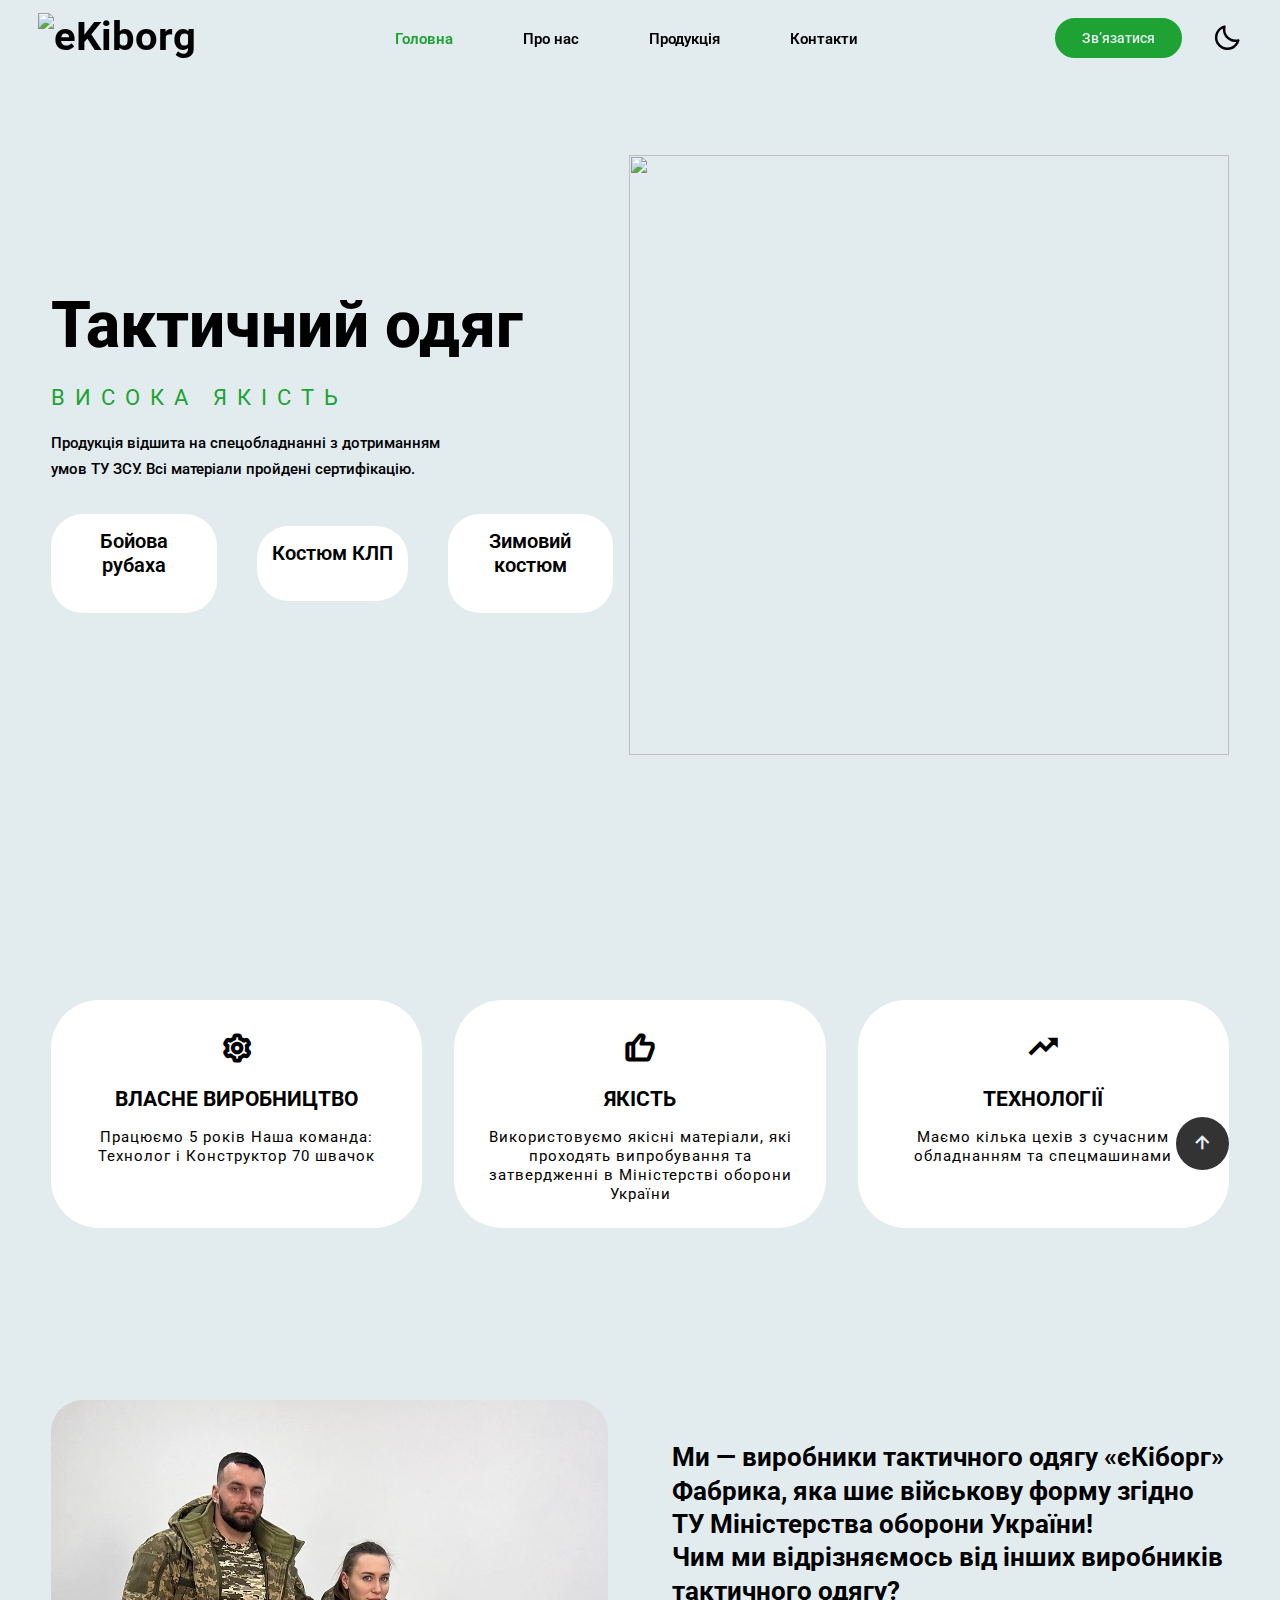
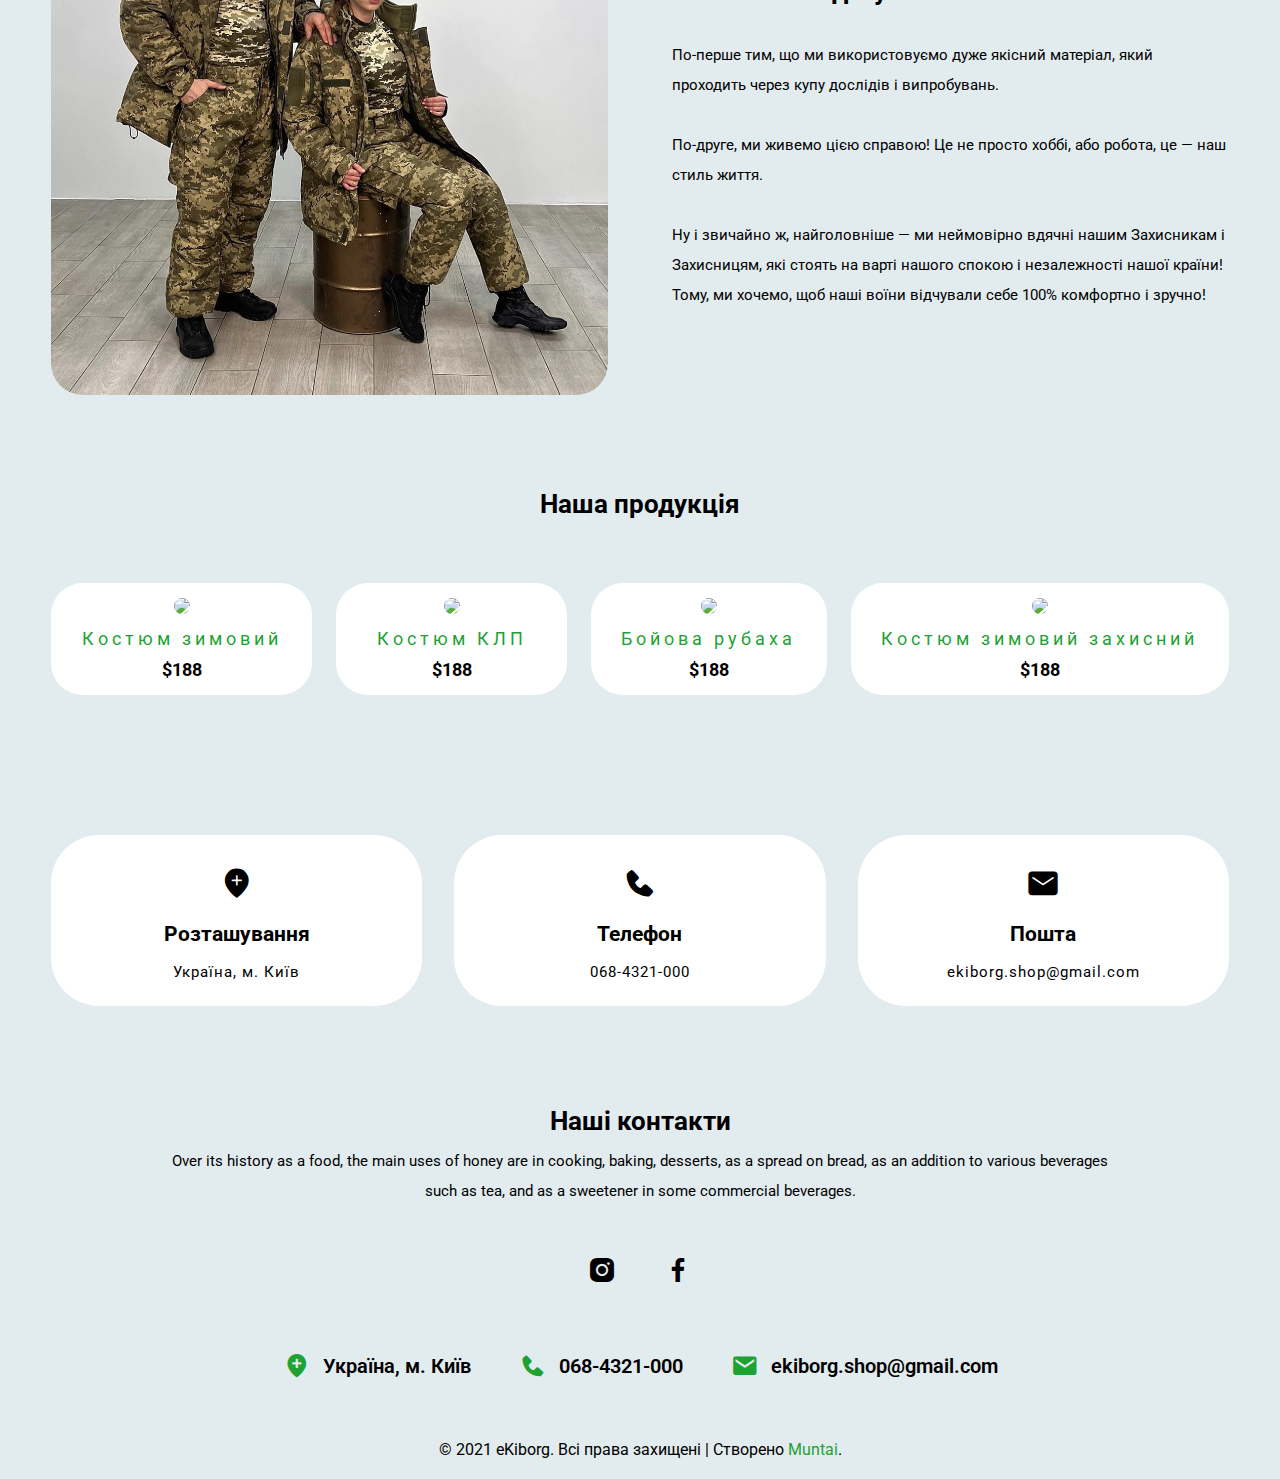
==== commit 3ac3ae26: "in home9" ====
--- a/index.html
+++ b/index.html
@@ -103,7 +103,7 @@
 
 		<div class="about-text">
 			<h2>Ми — виробники тактичного одягу «єКіборг»<br> Фабрика, яка шиє військову форму згідно ТУ Міністерства оборони України! <br> Чим ми відрізняємось від інших виробників тактичного одягу?</h2>
-			<p>По-перше тим, що ми використовуємо дуже якісний матеріал, який проходить через купу дослідів і випробувань.<br> <br>По-друге, ми живемо цією справою! Це не просто хоббі, або робота! Це — наш стиль життя. <br> <br> Ну і звичайно ж, найголовніше — ми неймовірно вдячні нашим Захисникам і Захисницям, які стоять на варті нашого спокою і незалежності нашої країни! Тому, ми хочемо, щоб наші воїни відчували себе 100% комфортно і зручно!</p>
+			<p>По-перше тим, що ми використовуємо дуже якісний матеріал, який проходить через купу дослідів і випробувань.<br> <br>По-друге, ми живемо цією справою! Це не просто хоббі, або робота, це — наш стиль життя. <br> <br> Ну і звичайно ж, найголовніше — ми неймовірно вдячні нашим Захисникам і Захисницям, які стоять на варті нашого спокою і незалежності нашої країни! Тому, ми хочемо, щоб наші воїни відчували себе 100% комфортно і зручно!</p>
 		</div>
 	</section>
 
--- a/css/style.css
+++ b/css/style.css
@@ -332,6 +332,9 @@
 	font-weight: bold;
 	margin: 6px 0;
 }
+.container-box i:hover {
+	color: var(--main-color);
+}
 .container-box a{
 	color: var(--text-color);
 	font-size: var(--p-font);
@@ -359,7 +362,6 @@
 	border-radius: 2rem;
 }
 .about-text h2{
-	font-size: var(--bg-color);
 	line-height: 1.3;
 	margin-bottom: 2rem;
 	font-size: var(--h2-font);
@@ -554,7 +556,7 @@
 	margin-bottom: 10px;
 }
 .contact-text p{
-	color: var(--other-color);
+	color: var(--text-color);
 	font-size: var(--p-font);
 	max-width: 950px;
 	line-height: 30px;
@@ -563,12 +565,12 @@
 .social i{
 	display: inline-block;
 	font-size: 32px;
-	color: var(--other-color);
+	color: var(--text-color);
 	margin: 0 20px;
 	transition: all .50s ease;
 }
 .social .clr i {
-	color: var(--other-color);
+	color: var(--text-color);
 }
 .social i:hover{
 	color: var(--main-color);
@@ -763,6 +765,7 @@
 .product-price{
 	font-weight: 700;
 	font-size: 24px;
+	color: var(--main-color);
 	opacity: 0.9;
 	font-weight: 500;
 }
@@ -778,6 +781,23 @@
 	margin-top: 22px;
 }
 
+.about-product {
+	display: block;
+	margin: 0 auto;
+	max-width: 800px;
+}
+
+.about-product h2 {
+	line-height: 1.3;
+	margin-bottom: 2rem;
+	font-size: var(--h2-font);
+	text-align: center;
+}
+
+.about-product p {
+	line-height: 1.3;
+	font-size: var(--p-font);
+}
 
 
 @media (max-width: 1600px) {
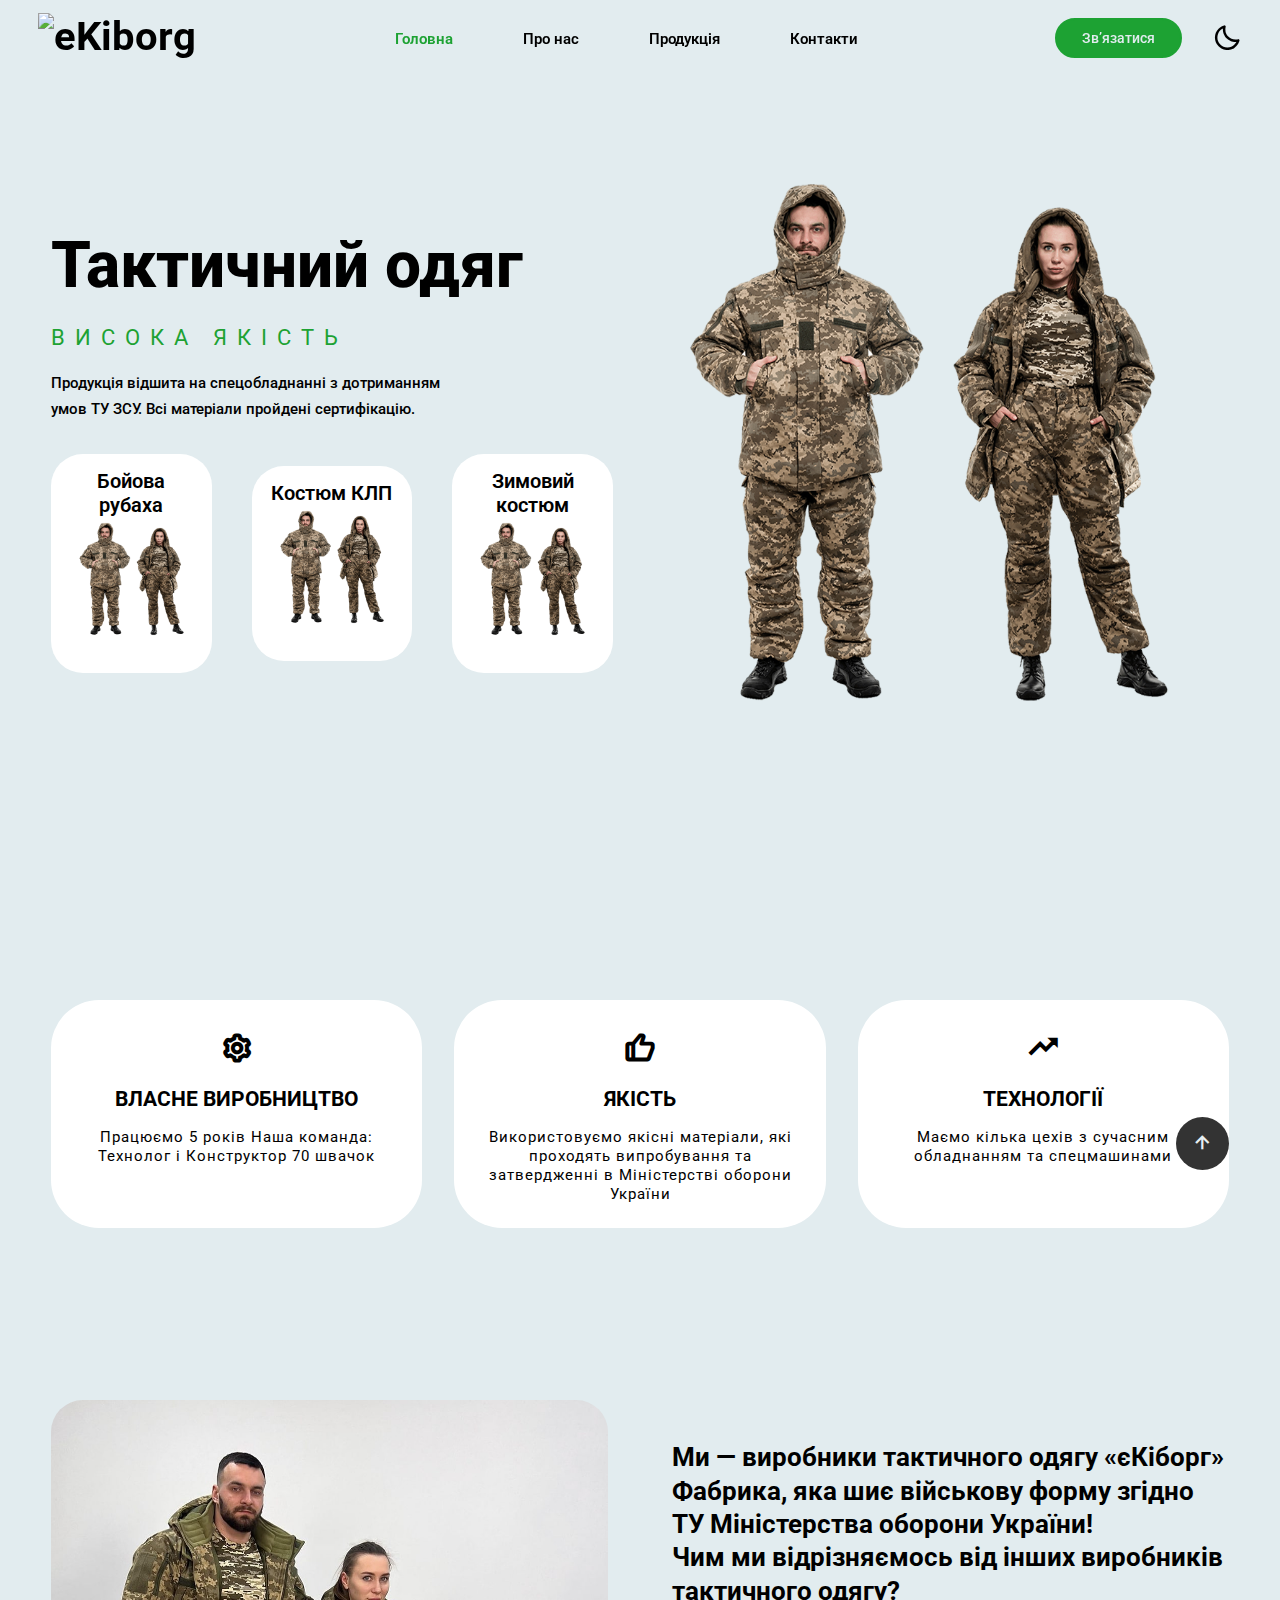
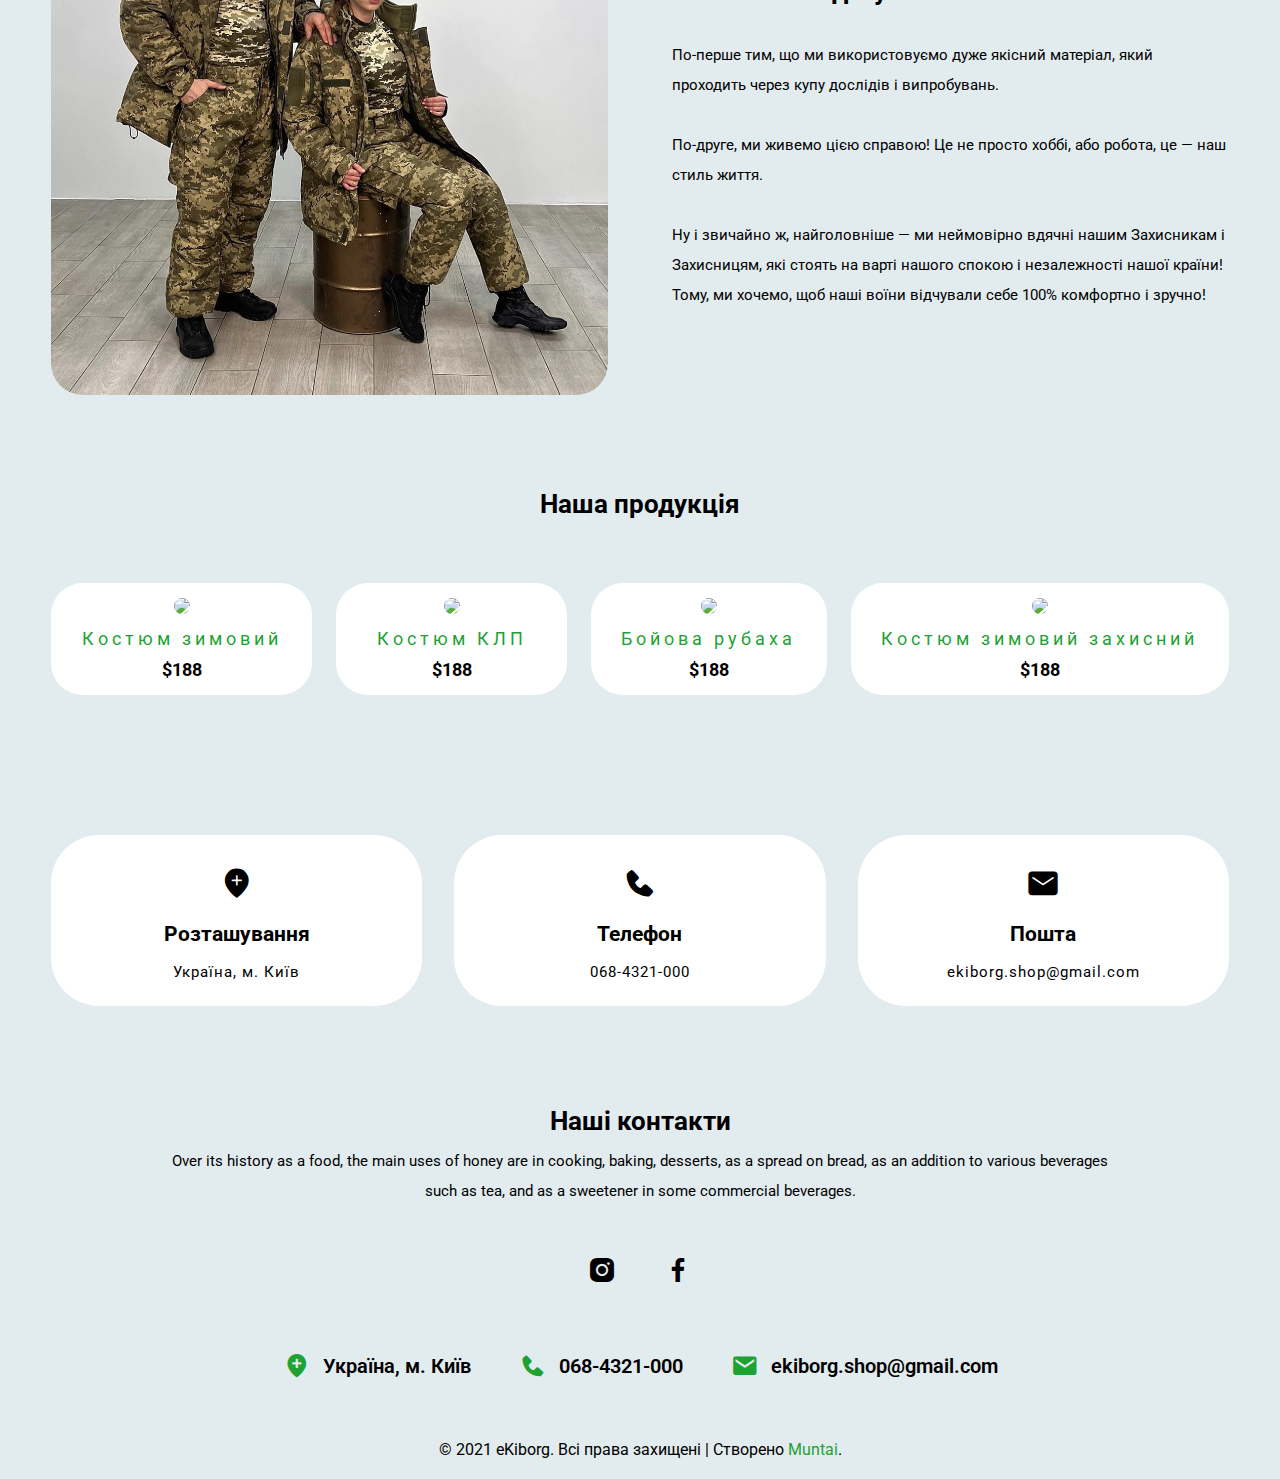
==== commit db3a4077: "in home 11" ====
--- a/index.html
+++ b/index.html
@@ -1,215 +1,262 @@
-<!doctype html>
+<!DOCTYPE html>
 <html lang="en">
-<head>
-	<meta charset="UTF-8">
-	<meta name="viewport"
-	      content="width=device-width, user-scalable=no, initial-scale=1.0, maximum-scale=1.0, minimum-scale=1.0">
-	<meta http-equiv="X-UA-Compatible" content="ie=edge">
-
-	<title>eKiborg - Військова форма для захисників України | Тактична форма від українського виробника</title>
-  <meta name="title" content="eKiborg - Військова форма для захисників України | Тактична форма від українського виробника">
-  <meta name="description" content="Купити військову форму. Тактичний одяг високої якості вироблений в Україні. Ми працюємо тільки з якісними матеріалами, які проходять випробування вогнем і водою! Щоб наші воїни були на 100% захищені!">
-
-  <link rel="stylesheet" href="./css/style.css">
-
-	<!---box icons--->
-	<link rel="stylesheet"
-		  href="https://unpkg.com/boxicons@latest/css/boxicons.min.css">
-
-	<!---google fonts--->
-	<link rel="preconnect" href="https://fonts.googleapis.com">
-	<link rel="preconnect" href="https://fonts.gstatic.com" crossorigin>
-	<link href="https://fonts.googleapis.com/css2?family=Roboto:wght@100;300;400;500;700;900&display=swap" rel="stylesheet">
-</head>
-<body>
-<!--header-->
-	<header>
-		<a href="index.html" class="logo">
-			<img id="logo" src="./img/logo-ekiborg-black.svg" width="160" height="50" alt="eKiborg black">
-		</a>
-		<ul class="navlist">
-			<li><a href="#" class="active">Головна</a></li>
-			<li><a href="#about">Про нас</a></li>
-			<li><a href="#shop">Продукція</a></li>
-			<li><a href="#contact">Контакти</a></li>
-		</ul>
-		<div class="h-main">
-			<a href="#contact" class="h-btn">Звʼязатися</a>
-			<div class="bx bx-menu" id="menu-icon"></div>
-			<div class="bx bx-moon" id="darkmode"></div>
-		</div>
-	</header>
-
-	<!--hero section-->
-	<section class="hero">
-		<div class="hero-text">
-			<h1>Тактичний одяг</h1>
-			<h4>Висока якість</h4>
-			<p>Продукція відшита на спецобладнанні з дотриманням<br> умов ТУ ЗСУ. Всі матеріали пройдені сертифікацію.</p>
-			<div class="hero-in">
-				<div class="box">
-					<h3>Бойова рубаха</h3>
-					<img src="img/main1.png" alt="">
-				</div>
-				<div class="box">
-					<h3>Костюм КЛП</h3>
-					<img src="img/main2.png" alt="">
-				</div>
-				<div class="box">
-					<h3>Зимовий костюм</h3>
-					<img src="img/main1.png" alt="">
-				</div>
-			</div>
-		</div>
-		<div class="hero-img">
-			<img src="img/hero.png" alt="">
-		</div>
-	</section>
-
-
-	<script src="https://unpkg.com/scrollreveal"></script>
-	<!--js file link-->
-
-	<!--container--->
-	<section class="container">
-		<div class="container-box">
-			<i class='bx bx-cog'></i>
-			<h3>ВЛАСНЕ ВИРОБНИЦТВО</h3>
-			<a>Працюємо 5 років
-				Наша команда:
-				Технолог і Конструктор
-				70 швачок</a>
-		</div>
-
-		<div class="container-box">
-			<i class='bx bx-like'></i>
-			<h3>ЯКІСТЬ</h3>
-			<a>Використовуємо якісні матеріали, які проходять випробування та затвердженні в Міністерстві оборони України</a>
-		</div>
-
-		<div class="container-box">
-			<i class='bx bx-trending-up'></i>
-			<h3>ТЕХНОЛОГІЇ</h3>
-			<a>Маємо кілька цехів з сучасним обладнанням та спецмашинами</a>
-		</div>
-
-	</section>
-
-	<!--about us--->
-	<section class="about" id="about">
-		<div class="about-img">
-			<img src="img/about.jpg">
-		</div>
-
-		<div class="about-text">
-			<h2>Ми — виробники тактичного одягу «єКіборг»<br> Фабрика, яка шиє військову форму згідно ТУ Міністерства оборони України! <br> Чим ми відрізняємось від інших виробників тактичного одягу?</h2>
-			<p>По-перше тим, що ми використовуємо дуже якісний матеріал, який проходить через купу дослідів і випробувань.<br> <br>По-друге, ми живемо цією справою! Це не просто хоббі, або робота, це — наш стиль життя. <br> <br> Ну і звичайно ж, найголовніше — ми неймовірно вдячні нашим Захисникам і Захисницям, які стоять на варті нашого спокою і незалежності нашої країни! Тому, ми хочемо, щоб наші воїни відчували себе 100% комфортно і зручно!</p>
-		</div>
-	</section>
-
-	<!----ТОВАРЫ--->
-	<section class="new" id="shop">
-		<div class="center-text">
-			<h2>Наша продукція</h2>
-		</div>
-
-		<div class="new-content">
-			<div class="box">
-				<a href="kostyum-zimovij.html">
-					<img src="img/zimova-forma.jpg">
-				</a>
-				<h5>Костюм зимовий</h5>
-				<h6>$188</h6>
-			</div>
-
-			<div class="box">
-				<img src="img/zimova-forma.jpg">
-				<h5>Костюм КЛП</h5>
-				<h6>$188</h6>
-				<!--<div class="sale">
+  <head>
+    <meta charset="UTF-8" />
+    <meta
+      name="viewport"
+      content="width=device-width, user-scalable=no, initial-scale=1.0, maximum-scale=1.0, minimum-scale=1.0"
+    />
+    <meta http-equiv="X-UA-Compatible" content="ie=edge" />
+
+    <title>
+      eKiborg - Військова форма для захисників України | Тактична форма від
+      українського виробника
+    </title>
+    <meta
+      name="title"
+      content="eKiborg - Військова форма для захисників України | Тактична форма від українського виробника"
+    />
+    <meta
+      name="description"
+      content="Купити військову форму. Тактичний одяг високої якості вироблений в Україні. Ми працюємо тільки з якісними матеріалами, які проходять випробування вогнем і водою! Щоб наші воїни були на 100% захищені!"
+    />
+
+    <link rel="stylesheet" href="./css/style.css" />
+
+    <!---box icons--->
+    <link
+      rel="stylesheet"
+      href="https://unpkg.com/boxicons@latest/css/boxicons.min.css"
+    />
+
+    <!---google fonts--->
+    <link rel="preconnect" href="https://fonts.googleapis.com" />
+    <link rel="preconnect" href="https://fonts.gstatic.com" crossorigin />
+    <link
+      href="https://fonts.googleapis.com/css2?family=Roboto:wght@100;300;400;500;700;900&display=swap"
+      rel="stylesheet"
+    />
+  </head>
+  <body>
+    <!--header-->
+    <header>
+      <a href="index.html" class="logo">
+        <img
+          id="logo"
+          src="./img/logo-ekiborg-black.svg"
+          width="160"
+          height="50"
+          alt="eKiborg black"
+        />
+      </a>
+      <ul class="navlist">
+        <li><a href="#" class="active">Головна</a></li>
+        <li><a href="#about">Про нас</a></li>
+        <li><a href="#shop">Продукція</a></li>
+        <li><a href="#contact">Контакти</a></li>
+      </ul>
+      <div class="h-main">
+        <a href="#contact" class="h-btn">Звʼязатися</a>
+        <div class="bx bx-menu" id="menu-icon"></div>
+        <div class="bx bx-moon" id="darkmode"></div>
+      </div>
+    </header>
+
+    <!--hero section-->
+    <section class="hero">
+      <div class="hero-text">
+        <h1>Тактичний одяг</h1>
+        <h4>Висока якість</h4>
+        <p>
+          Продукція відшита на спецобладнанні з дотриманням<br />
+          умов ТУ ЗСУ. Всі матеріали пройдені сертифікацію.
+        </p>
+        <div class="hero-in">
+          <div class="box">
+            <h3>Бойова рубаха</h3>
+            <img src="img/hero2.png" alt="" id="hero2" />
+          </div>
+          <div class="box">
+            <h3>Костюм КЛП</h3>
+            <img src="img/hero3.png" alt="" id="hero3" />
+          </div>
+          <div class="box">
+            <h3>Зимовий костюм</h3>
+            <img src="img/hero1.png" alt="" id="hero1" />
+          </div>
+        </div>
+      </div>
+      <div class="hero-img">
+        <img src="img/hero1.png" alt="Hero" id="hero" />
+      </div>
+    </section>
+
+    <script src="https://unpkg.com/scrollreveal"></script>
+    <!--js file link-->
+
+    <!--container--->
+    <section class="container">
+      <div class="container-box">
+        <i class="bx bx-cog"></i>
+        <h3>ВЛАСНЕ ВИРОБНИЦТВО</h3>
+        <a>Працюємо 5 років Наша команда: Технолог і Конструктор 70 швачок</a>
+      </div>
+
+      <div class="container-box">
+        <i class="bx bx-like"></i>
+        <h3>ЯКІСТЬ</h3>
+        <a
+          >Використовуємо якісні матеріали, які проходять випробування та
+          затвердженні в Міністерстві оборони України</a
+        >
+      </div>
+
+      <div class="container-box">
+        <i class="bx bx-trending-up"></i>
+        <h3>ТЕХНОЛОГІЇ</h3>
+        <a>Маємо кілька цехів з сучасним обладнанням та спецмашинами</a>
+      </div>
+    </section>
+
+    <!--about us--->
+    <section class="about" id="about">
+      <div class="about-img">
+        <img src="img/about.jpg" />
+      </div>
+
+      <div class="about-text">
+        <h2>
+          Ми — виробники тактичного одягу «єКіборг»<br />
+          Фабрика, яка шиє військову форму згідно ТУ Міністерства оборони
+          України! <br />
+          Чим ми відрізняємось від інших виробників тактичного одягу?
+        </h2>
+        <p>
+          По-перше тим, що ми використовуємо дуже якісний матеріал, який
+          проходить через купу дослідів і випробувань.<br />
+          <br />По-друге, ми живемо цією справою! Це не просто хоббі, або
+          робота, це — наш стиль життя. <br />
+          <br />
+          Ну і звичайно ж, найголовніше — ми неймовірно вдячні нашим Захисникам
+          і Захисницям, які стоять на варті нашого спокою і незалежності нашої
+          країни! Тому, ми хочемо, щоб наші воїни відчували себе 100% комфортно
+          і зручно!
+        </p>
+      </div>
+    </section>
+
+    <!----ТОВАРЫ--->
+    <section class="new" id="shop">
+      <div class="center-text">
+        <h2>Наша продукція</h2>
+      </div>
+
+      <div class="new-content">
+        <div class="box">
+          <a href="kostyum-zimovij.html">
+            <img src="img/zimova-forma.jpg" />
+          </a>
+          <h5>Костюм зимовий</h5>
+          <h6>$188</h6>
+        </div>
+
+        <div class="box">
+          <img src="img/zimova-forma.jpg" />
+          <h5>Костюм КЛП</h5>
+          <h6>$188</h6>
+          <!--<div class="sale">
 					<h4>Sale</h4>
 				</div>-->
-			</div>
-
-			<div class="box">
-				<img src="img/zimova-forma.jpg">
-				<h5>Бойова рубаха</h5>
-				<h6>$188</h6>
-			</div>
-
-			<div class="box">
-				<img src="img/zimova-forma.jpg">
-				<h5>Костюм зимовий захисний</h5>
-				<h6>$188</h6>
-			</div>
-
-		</div>
-	</section>
-
-	<!--container--->
-	<section class="container work">
-		<div class="container-box">
-			<i class='bx bxs-location-plus'></i>
-			<h3>Розташування</h3>
-			<a>Україна, м. Київ</a>
-		</div>
-
-		<div class="container-box">
-			<i class='bx bxs-phone' ></i>
-			<h3>Телефон</h3>
-			<a href="tel:+380684321000">068-4321-000</a>
-		</div>
-
-		<div class="container-box">
-			<i class='bx bxs-envelope' ></i>
-			<h3>Пошта</h3>
-			<a href="mailto:ekiborg.shop@gmail.com">ekiborg.shop@gmail.com</a>
-		</div>
-
-	</section>
-
-	<!---contact--->
-	<section class="contact" id="contact">
-		<div class="contact-content">
-
-			<div class="contact-text">
-				<h2>Наші контакти</h2>
-				<p>Over its history as a food, the main uses of honey are in cooking, baking, desserts, as a spread on bread, as an addition to various beverages such as tea, and as a sweetener in some commercial beverages.</p>
-				<div class="social">
-					<a href="#" class="clr"><i class='bx bxl-instagram-alt' ></i></a>
-					<a href="#"><i class='bx bxl-facebook' ></i></a>
-				</div>
-			</div>
-
-			<div class="details">
-				<div class="main-d">
-					<a><i class='bx bxs-location-plus' ></i>Україна, м. Київ</a>
-				</div>
-
-				<div class="main-d">
-					<a href="tel:+380684321000"><i class='bx bxs-phone' ></i>068-4321-000</a>
-				</div>
-
-				<div class="main-d">
-					<a href="mailto:ekiborg.shop@gmail.com"><i class='bx bxs-envelope' ></i>ekiborg.shop@gmail.com</a>
-				</div>
-
-				<!---scroll top--->
-				<a href="#" class="scrollup" id="scroll-up">
-					<i class="bx bx-up-arrow-alt scrollup__icon"></i>
-				</a>
-
-			</div>
-		</div>
-	</section>
-
-	<!--End section-->
-	<section class="end">
-		<div class="footer__copy">
-			<p class="last_text"> &copy; 2021 eKiborg. Всі права захищені | Створено <a href="https://muntai.pp.ua" target="_blank" class="link">Muntai</a>.</p>
-		</div>
-	</section>
-
-	<script src="js/app.js"></script>
-</body>
-</html>+        </div>
+
+        <div class="box">
+          <img src="img/zimova-forma.jpg" />
+          <h5>Бойова рубаха</h5>
+          <h6>$188</h6>
+        </div>
+
+        <div class="box">
+          <img src="img/zimova-forma.jpg" />
+          <h5>Костюм зимовий захисний</h5>
+          <h6>$188</h6>
+        </div>
+      </div>
+    </section>
+
+    <!--container--->
+    <section class="container work">
+      <div class="container-box">
+        <i class="bx bxs-location-plus"></i>
+        <h3>Розташування</h3>
+        <a>Україна, м. Київ</a>
+      </div>
+
+      <div class="container-box">
+        <i class="bx bxs-phone"></i>
+        <h3>Телефон</h3>
+        <a href="tel:+380684321000">068-4321-000</a>
+      </div>
+
+      <div class="container-box">
+        <i class="bx bxs-envelope"></i>
+        <h3>Пошта</h3>
+        <a href="mailto:ekiborg.shop@gmail.com">ekiborg.shop@gmail.com</a>
+      </div>
+    </section>
+
+    <!---contact--->
+    <section class="contact" id="contact">
+      <div class="contact-content">
+        <div class="contact-text">
+          <h2>Наші контакти</h2>
+          <p>
+            Over its history as a food, the main uses of honey are in cooking,
+            baking, desserts, as a spread on bread, as an addition to various
+            beverages such as tea, and as a sweetener in some commercial
+            beverages.
+          </p>
+          <div class="social">
+            <a href="#" class="clr"><i class="bx bxl-instagram-alt"></i></a>
+            <a href="#"><i class="bx bxl-facebook"></i></a>
+          </div>
+        </div>
+
+        <div class="details">
+          <div class="main-d">
+            <a><i class="bx bxs-location-plus"></i>Україна, м. Київ</a>
+          </div>
+
+          <div class="main-d">
+            <a href="tel:+380684321000"
+              ><i class="bx bxs-phone"></i>068-4321-000</a
+            >
+          </div>
+
+          <div class="main-d">
+            <a href="mailto:ekiborg.shop@gmail.com"
+              ><i class="bx bxs-envelope"></i>ekiborg.shop@gmail.com</a
+            >
+          </div>
+
+          <!---scroll top--->
+          <a href="#" class="scrollup" id="scroll-up">
+            <i class="bx bx-up-arrow-alt scrollup__icon"></i>
+          </a>
+        </div>
+      </div>
+    </section>
+
+    <!--End section-->
+    <section class="end">
+      <div class="footer__copy">
+        <p class="last_text">
+          &copy; 2021 eKiborg. Всі права захищені | Створено
+          <a href="https://muntai.pp.ua" target="_blank" class="link">Muntai</a
+          >.
+        </p>
+      </div>
+    </section>
+
+    <script src="js/app.js"></script>
+  </body>
+</html>
--- a/css/style.css
+++ b/css/style.css
@@ -896,7 +896,7 @@
 		right: 0;
 		display: flex;
 		flex-direction: column;
-		background: #000;
+		background: var(--bg-color);
 		transition: all ease .55s;
 		text-align: center;
 	}
@@ -906,7 +906,7 @@
 		font-size: 23px;
 		font-weight: 400;
 		margin: .8rem 1.8rem;
-		color: var(--second-color);
+		color: var(--text-color);
 	}
 
 	.navlist.open {
@@ -927,6 +927,9 @@
 	.home-img{
 		text-align: center;
 	}
+	.hero-img {
+		margin-top: 3rem;
+	}
 	.about{
 		grid-template-columns: 1fr;
 	}
